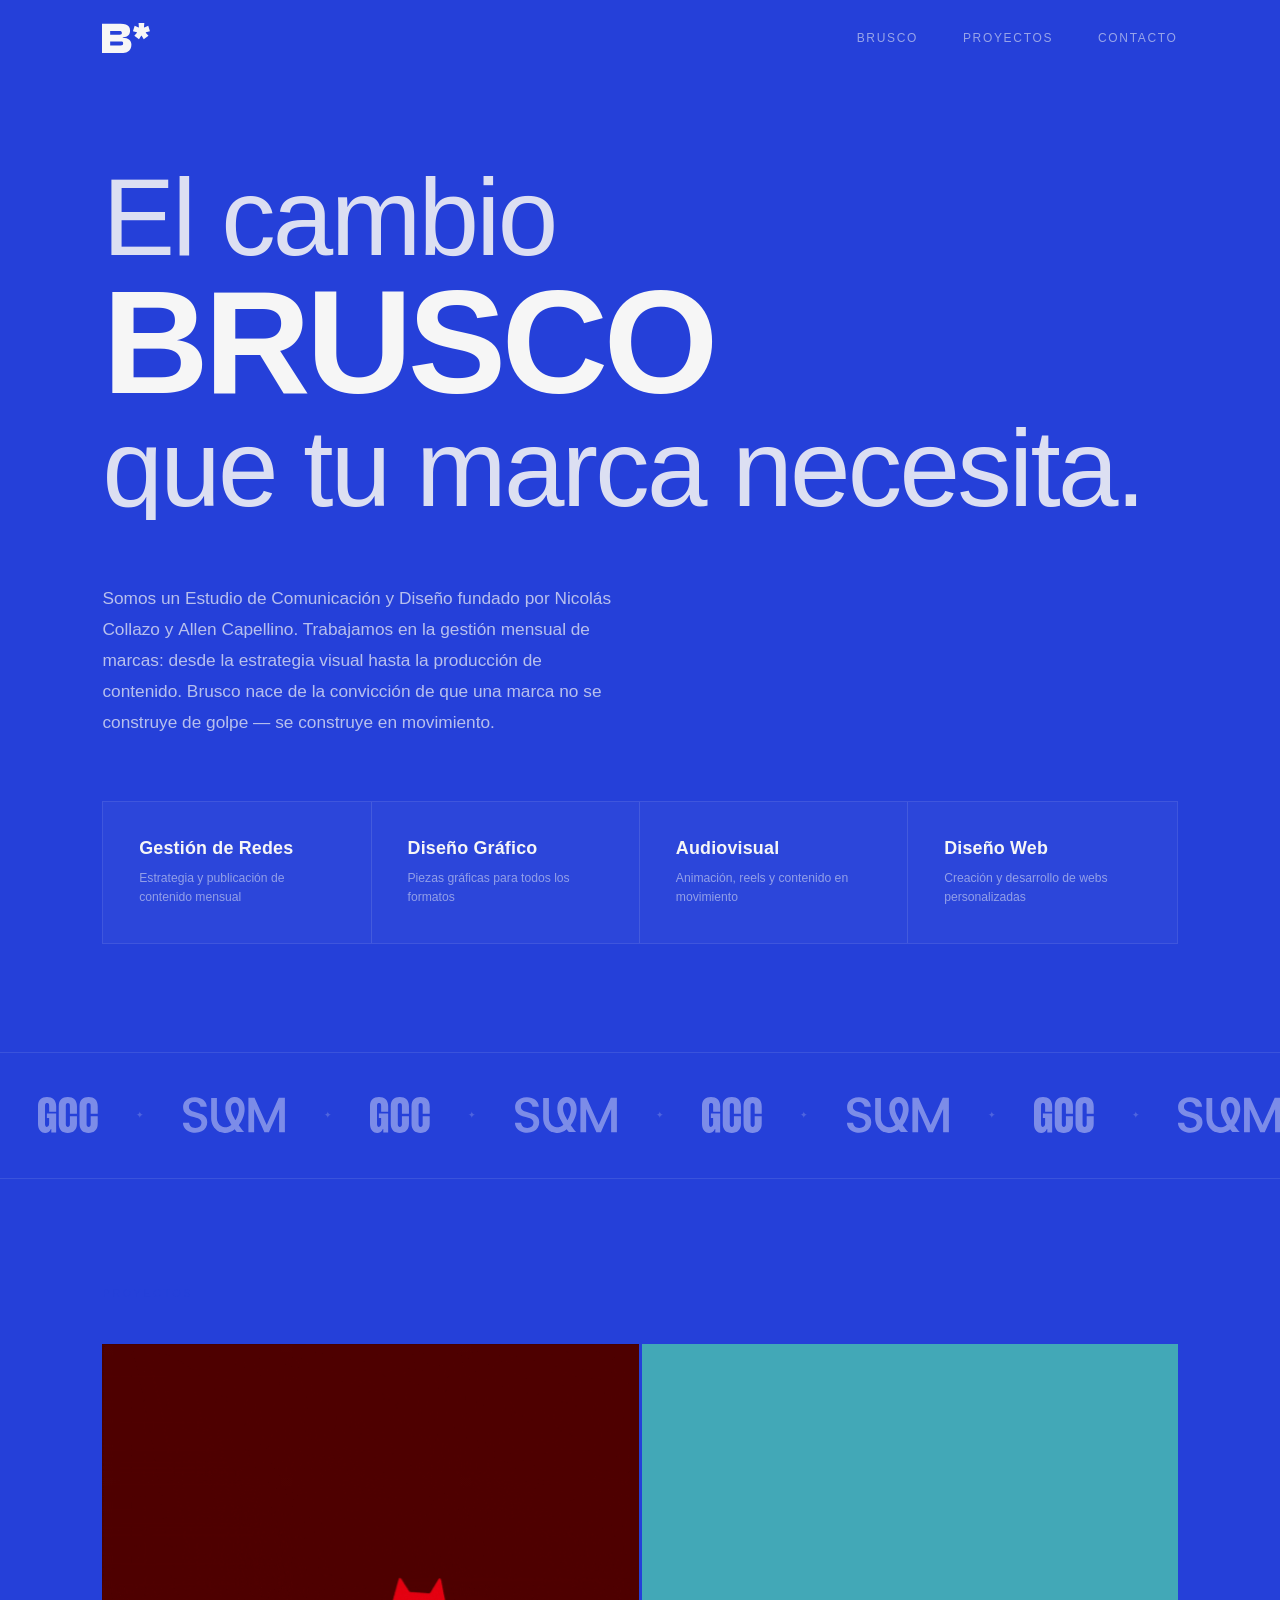
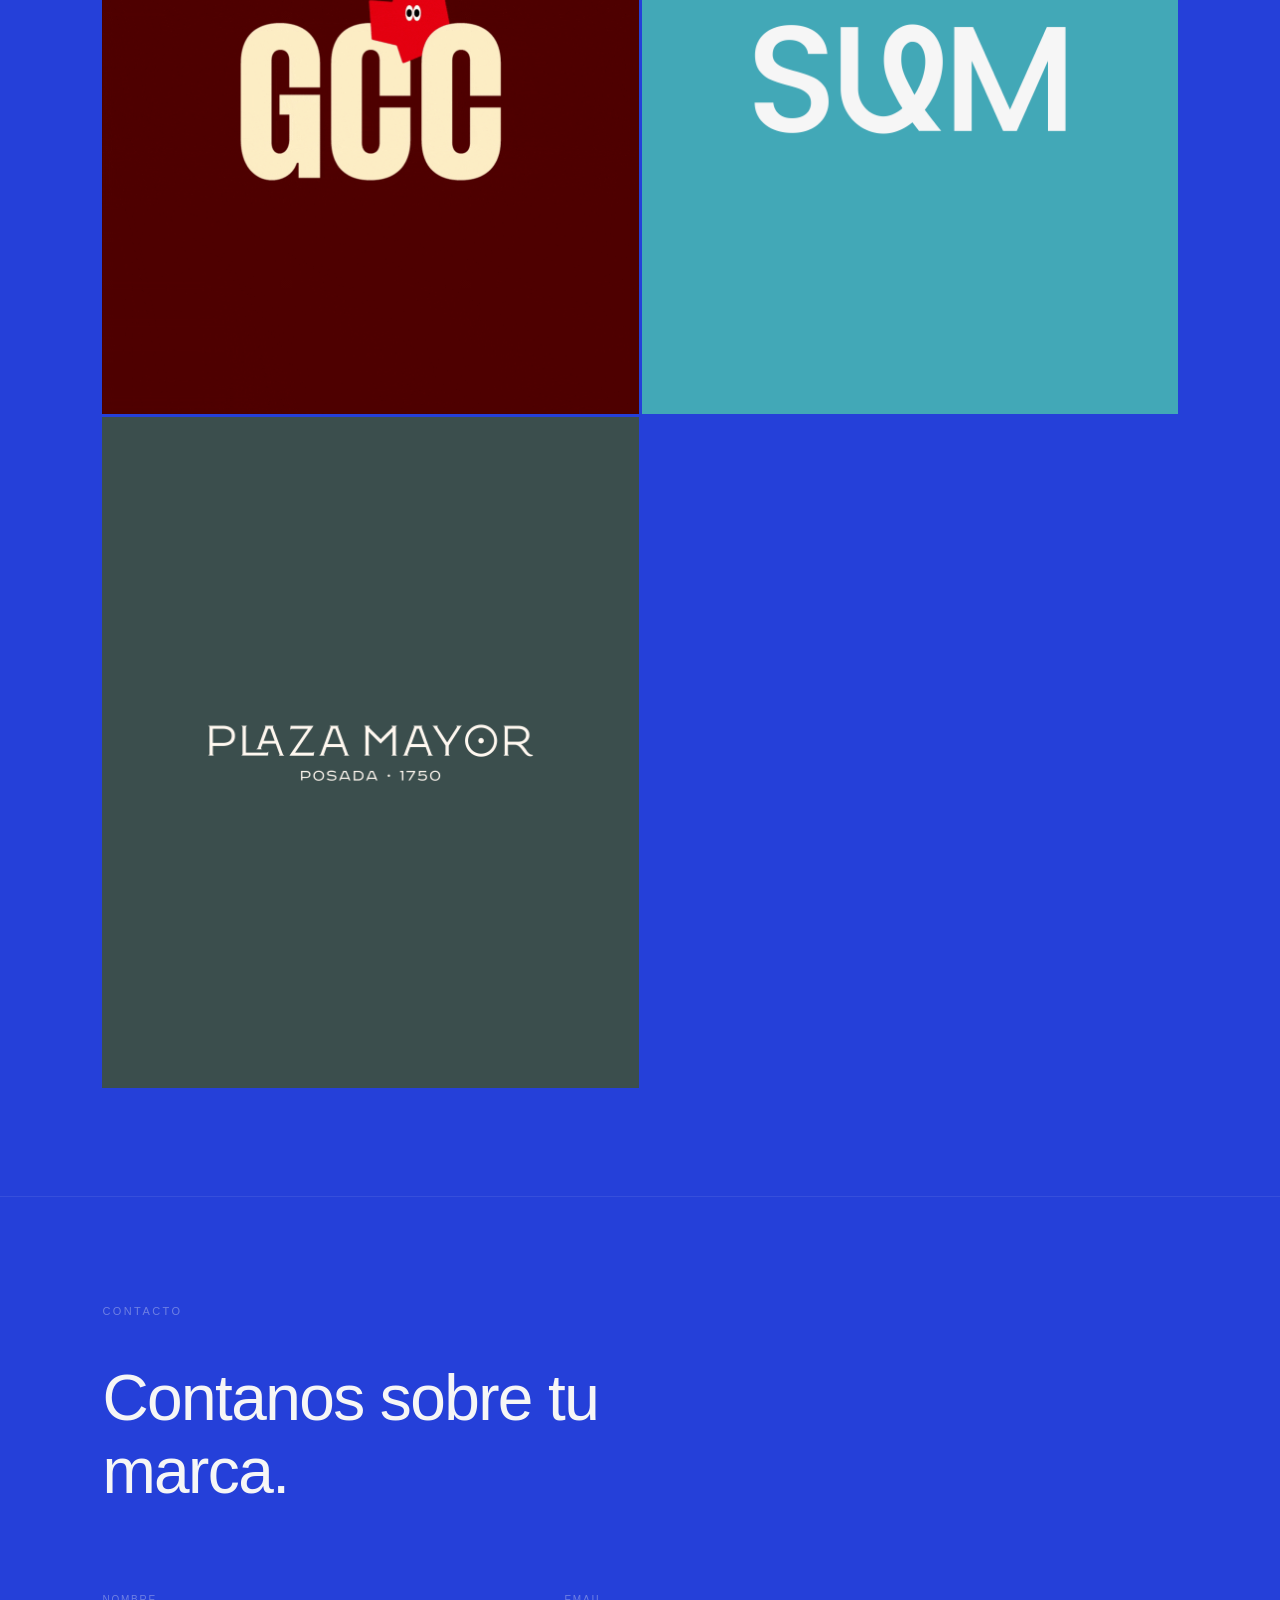
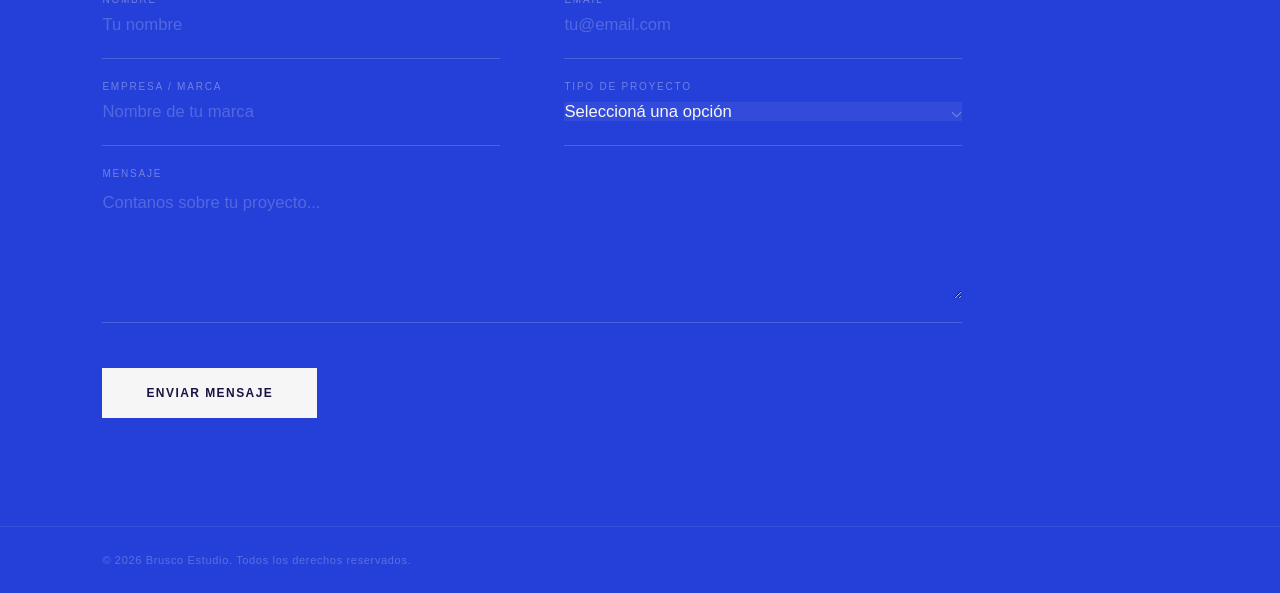
==== index.html @ 138f873c "Agrega proyecto Plaza Mayor - comprime imagenes, corrige metadatos y sitemap" ====
<!DOCTYPE html>
<html lang="es">
<head>
    <meta charset="UTF-8">
    <meta name="viewport" content="width=device-width, initial-scale=1.0">

    <!-- =============================================
         SEO BÁSICO
         title: aparece en la pestaña del navegador y en Google
         description: el texto que Google muestra debajo del título en resultados
         Para editar: cambiar el contenido de cada meta
    ============================================= -->
    <title>Brusco Estudio — Comunicación y Diseño en Uruguay</title>
    <meta name="description" content="Brusco Estudio es un estudio de comunicación uruguayo especializado en gestión de marca, diseño visual, redes sociales y producción audiovisual.">
    <meta name="keywords" content="estudio diseño Uruguay, gestión de marca Uruguay, redes sociales Uruguay, diseño gráfico Colonia, branding Uruguay, comunicación visual">
    <meta name="author" content="Brusco Estudio">
    <meta name="robots" content="index, follow">
    <link rel="canonical" href="https://bruscoestudio.com/">

    <!-- =============================================
         OPEN GRAPH
         Controla cómo se ve el link cuando lo compartís
         en WhatsApp, Instagram, LinkedIn, Facebook
         og:image → crear imagen de 1200x630px y guardarla en assets/og-imagen.jpg
    ============================================= -->
    <meta property="og:type"        content="website">
    <meta property="og:url"         content="https://bruscoestudio.com/">
    <meta property="og:title"       content="Brusco Estudio — Comunicación y Diseño">
    <meta property="og:description" content="Estudio de comunicación especializado en gestión de marca, diseño visual y contenido digital.">
    <meta property="og:image"       content="https://bruscoestudio.com/assets/og-imagen.jpg">
    <meta property="og:locale"      content="es_UY">
    <meta property="og:site_name"   content="Brusco Estudio">

    <!-- =============================================
         TWITTER / X CARDS
         Igual que Open Graph pero específico para Twitter/X
    ============================================= -->
    <meta name="twitter:card"        content="summary_large_image">
    <meta name="twitter:title"       content="Brusco Estudio — Comunicación y Diseño">
    <meta name="twitter:description" content="Estudio de comunicación especializado en gestión de marca, diseño visual y contenido digital.">
    <meta name="twitter:image"       content="https://bruscoestudio.com/assets/og-imagen.jpg">

    <!-- =============================================
         JSON-LD / SCHEMA.ORG
         Datos estructurados que Google lee para entender
         qué es el sitio. Aparece en resultados enriquecidos.
         Para editar: cambiar name, description, url, sameAs (redes)
    ============================================= -->
    <script type="application/ld+json">
    {
        "@context": "https://schema.org",
        "@type": "ProfessionalService",
        "name": "Brusco Estudio",
        "url": "https://bruscoestudio.com",
        "logo": "https://bruscoestudio.com/assets/favicon.svg",
        "description": "Estudio de Comunicación y Diseño especializado en gestión de marca, diseño visual, redes sociales y producción audiovisual.",
        "foundingDate": "2024",
        "founders": [
            { "@type": "Person", "name": "Nicolás Collazo" },
            { "@type": "Person", "name": "Allen Capellino" }
        ],
        "areaServed": "Uruguay",
        "serviceType": [
            "Gestión de redes sociales",
            "Diseño visual",
            "Producción audiovisual",
            "Gestión de marca"
        ],
        "sameAs": [
            "https://www.behance.net/bruscoestudio"
        ]
    }
    </script>

    <!-- =============================================
         FAVICON
         El ícono que aparece en la pestaña del navegador
         favicon.svg → versión vectorial (navegadores modernos)
    ============================================= -->
    <link rel="icon" type="image/svg+xml" href="assets/favicon.svg">

    <!-- Preconnect: le avisa al navegador que se conecte
         a Fontshare antes de que lo necesite → carga más rápido -->
    <link rel="preconnect" href="https://api.fontshare.com" crossorigin>
    <link href="https://api.fontshare.com/v2/css?f[]=clash-display@300,400,500,600,700&display=swap" rel="stylesheet">

    <link rel="stylesheet" href="styles.css">
</head>
<body>

    <!-- =============================================
         HEADER / NAVEGACIÓN
         Para modificar los textos del menú:
         editar las etiquetas <a> dentro de <nav>
         Para cambiar el tamaño del logo: editar width y height del <svg>
    ============================================= -->
    <header class="header" id="header">
        <div class="header__inner">

            <!-- Logo: SVG inline. Si querés usar un archivo externo:
                 reemplazar todo el <svg> por <img src="assets/logo.svg" alt="Brusco"> -->
            <a href="#" class="header__logo">
                <svg width="48" height="30" viewBox="0 0 332 207" fill="none" xmlns="http://www.w3.org/2000/svg">
                    <path d="M271.006 87.5316L255.914 111.678L223.618 88.4371L242.03 66.7051L241.125 63.6868L213.96 56.7446L226.033 19.0155L252.896 30.4851L255.311 28.3723L252.896 0L292.738 0L290.323 28.3723L292.738 30.4851L319.903 19.3173L331.674 57.0464L303.906 63.6868L302.698 66.7051L321.412 88.4371L288.814 111.98L274.628 87.5316H271.006Z" fill="#F6F6F6"/>
                    <path d="M135.523 206.455L-7.39098e-06 206.455L-7.39098e-06 4.22656L128.581 4.22656C143.27 4.22656 155.444 6.13817 165.103 9.96139C174.761 13.5834 182.005 19.0164 186.835 26.2604C191.664 33.5044 194.079 42.4587 194.079 53.1235C194.079 66.0017 190.255 76.6665 182.609 85.1178C175.164 93.5691 162.185 98.1972 143.673 99.0021V102.02C163.996 102.825 178.987 107.554 188.646 116.207C198.505 124.859 203.435 136.228 203.435 150.314C203.435 161.582 201.121 171.442 196.493 179.893C191.865 188.345 184.521 194.884 174.459 199.512C164.6 204.141 151.621 206.455 135.523 206.455ZM56.4428 127.374V155.445L128.279 155.445C135.121 155.445 139.749 154.539 142.163 152.728C144.779 150.716 146.087 146.893 146.087 141.259C146.087 135.625 144.88 131.902 142.465 130.091C140.051 128.28 135.322 127.374 128.279 127.374H56.4428ZM56.4428 55.2363L56.4428 80.8921H122.544C128.38 80.8921 132.303 79.9866 134.316 78.1756C136.328 76.1634 137.334 72.8433 137.334 68.2152C137.334 63.587 136.026 60.2669 133.41 58.2547C130.996 56.2424 126.87 55.2363 121.035 55.2363L56.4428 55.2363Z" fill="#F6F6F6"/>
                </svg>
            </a>

            <!-- Links de navegación: el href="#seccion" scrollea suavemente hasta esa sección -->
            <nav class="header__nav">
                <a href="#nosotros"  class="nav__link">Brusco</a>
                <a href="#proyectos" class="nav__link">Proyectos</a>
                <a href="#contacto"  class="nav__link">Contacto</a>
            </nav>

        </div>
    </header>


    <!-- =============================================
         SECCIÓN NOSOTROS / HERO
         Contiene: frase animada, descripción y servicios
    ============================================= -->
    <section class="nosotros" id="nosotros">
        <div class="nosotros__inner">

            <!-- Frase principal con palabra que rota
                 Para editar el texto estático: modificar las etiquetas .headline__static
                 Para editar las palabras que rotan: ir a script.js → array palabrasAnimadas -->
            <div class="nosotros__headline">
                <div class="headline__line">
                    <span class="headline__static">El cambio</span>
                </div>
                <div class="headline__line headline__line--animated">
                    <span id="palabra-animada">BRUSCO</span>
                </div>
                <div class="headline__line">
                    <span class="headline__static">que tu marca necesita.</span>
                </div>
            </div>

            <!-- Descripción del estudio
                 Para editar: modificar el texto dentro del <p> -->
            <div class="nosotros__bio">
                <p class="bio__text">
                    Somos un Estudio de Comunicación y Diseño fundado por <strong>Nicolás Collazo</strong> y <strong>Allen Capellino</strong>.
                    Trabajamos en la gestión mensual de marcas: desde la estrategia visual hasta la producción de contenido.
                    Brusco nace de la convicción de que una marca no se construye de golpe — se construye en movimiento.
                </p>
            </div>

            <!-- Servicios
                 Para agregar un servicio: duplicar un bloque <div class="servicio-card">
                 Para quitar uno: eliminar el bloque completo -->
            <div class="nosotros__servicios">

                <div class="servicio-card">
                    <span class="servicio-card__titulo">Gestión de Redes</span>
                    <span class="servicio-card__desc">Estrategia y publicación de contenido mensual</span>
                </div>

                <div class="servicio-card">
                    <span class="servicio-card__titulo">Diseño Gráfico</span>
                    <span class="servicio-card__desc">Piezas gráficas para todos los formatos</span>
                </div>

                <div class="servicio-card">
                    <span class="servicio-card__titulo">Audiovisual</span>
                    <span class="servicio-card__desc">Animación, reels y contenido en movimiento</span>
                </div>

                <div class="servicio-card">
                    <span class="servicio-card__titulo">Diseño Web</span>
                    <span class="servicio-card__desc">Creación y desarrollo de webs personalizadas</span>
                </div>

            </div>

        </div>
    </section>


    <!-- =============================================
         MARQUEE / LOGOS DE CLIENTES
         Para agregar un logo: duplicar un .marquee__item dentro de #marquee-group
         Si usás imágenes: <div class="marquee__item"><img src="assets/logo-cliente.svg"></div>
         Para cambiar la velocidad: editar script.js → línea con MARQUEE_DURATION
    ============================================= -->
    <div class="marquee-section" id="clientes">
        <div class="marquee__track">
            <div class="marquee__belt">

                <!-- Grupo original — el JS crea automáticamente una copia para el loop -->
                <div class="marquee__group" id="marquee-group">
                    <div class="marquee__item"><img src="assets/gcclogo.svg" alt="Cliente"></div>
                    <span class="marquee__sep">✦</span>
                    <div class="marquee__item"><img src="assets/sumlogo.svg" alt="Cliente"></div>
                    <span class="marquee__sep">✦</span>
                    <div class="marquee__item"><img src="assets/gcclogo.svg" alt="Cliente"></div>
                    <span class="marquee__sep">✦</span>
                    <div class="marquee__item"><img src="assets/sumlogo.svg" alt="Cliente"></div>
                    <span class="marquee__sep">✦</span>
                    <div class="marquee__item"><img src="assets/gcclogo.svg" alt="Cliente"></div>
                    <span class="marquee__sep">✦</span>
                    <div class="marquee__item"><img src="assets/sumlogo.svg" alt="Cliente"></div>
                    <span class="marquee__sep">✦</span>
                </div>

            </div>
        </div>
    </div>


    <!-- =============================================
         SECCIÓN PROYECTOS
         Para agregar un proyecto:
           1. Duplicar un bloque <article class="proyecto-card">
           2. Cambiar href a "proyecto-nombre.html"
           3. Cambiar src de la imagen por la portada del proyecto
           4. Cambiar los textos de nombre y tipo
         Imagen recomendada: 800 × 1000 px (proporción 4:5)
    ============================================= -->
    <section class="proyectos" id="proyectos">
        <div class="proyectos__inner">

            <p class="section__label">Proyectos</p>

            <div class="proyectos__grid">

                <!-- PROYECTO 1 -->
                <article class="proyecto-card" style="--card-color: #480102">
                    <a href="proyecto-guarderia-canina.html" class="proyecto-card__link">
                        <div class="proyecto-card__img-wrap">
                            <!-- Reemplazar src por la portada del proyecto -->
                            <img src="assets/guarderia/portada.gif" alt="Guardería Canina" class="proyecto-card__img" loading="lazy">
                            <div class="proyecto-card__overlay">
                                <span class="proyecto-card__nombre">Guardería Canina Colonia</span>
                                <span class="proyecto-card__tipo">Identidad Visual</span>
                            </div>
                        </div>
                    </a>
                </article>

                <!-- PROYECTO 2 -->
                <article class="proyecto-card" style="--card-color: #42A8B7">
                    <a href="proyecto-sum-impresion-digital.html" class="proyecto-card__link">
                        <div class="proyecto-card__img-wrap">
                            <img src="assets/sum/portada.png" alt="Proyecto 2" class="proyecto-card__img" loading="lazy">
                            <div class="proyecto-card__overlay">
                                <span class="proyecto-card__nombre">Sum Impresión Digital</span>
                                <span class="proyecto-card__tipo">Identidad Visual</span>
                            </div>
                        </div>
                    </a>
                </article>
             
                <!-- PROYECTO 3 — descomentar cuando esté listo-->
                <article class="proyecto-card" style="--card-color: #6B4126">
                    <a href="proyecto-plaza-mayor.html" class="proyecto-card__link">
                        <div class="proyecto-card__img-wrap">
                            <img src="assets/plaza/portada-plaza.png" alt="Proyecto 3" class="proyecto-card__img" loading="lazy">
                            <div class="proyecto-card__overlay">
                                <span class="proyecto-card__nombre">Plaza Mayor</span>
                                <span class="proyecto-card__tipo">Identidad Visual</span>
                            </div>
                        </div>
                    </a>
                </article>

                <!-- PROYECTO 4 — descomentar cuando esté listo
                <article class="proyecto-card" style="--card-color: #TUCOLOR">
                    <a href="proyecto-4.html" class="proyecto-card__link">
                        <div class="proyecto-card__img-wrap">
                            <img src="assets/proyecto-4-portada.jpg" alt="Proyecto 4" class="proyecto-card__img" loading="lazy">
                            <div class="proyecto-card__overlay">
                                <span class="proyecto-card__nombre">Nombre Proyecto</span>
                                <span class="proyecto-card__tipo">Audiovisual</span>
                            </div>
                        </div>
                    </a>
                </article>
                -->

            </div>
        </div>
    </section>


    <!-- =============================================
         SECCIÓN CONTACTO
         Para conectar el formulario a un email real:
           1. Crear cuenta gratuita en formspree.io
           2. Crear un nuevo form, copiar el ID que te dan
           3. Reemplazar el action="" por: action="https://formspree.io/f/TU_ID"
           4. Borrar el bloque de JS marcado con "DEMO" en script.js
         Para modificar campos: editar los .form__group dentro del <form>
    ============================================= -->
    <section class="contacto" id="contacto">
        <div class="contacto__inner">

            <div class="contacto__header">
                <p class="section__label">Contacto</p>
                <!-- Subtítulo: editar el texto aquí -->
                <h2 class="contacto__titulo">Contanos sobre tu marca.</h2>
            </div>

            <!-- FORMULARIO
                 method="POST" ya está listo para Formspree
                 action="" → reemplazar con tu URL de Formspree -->
            <form class="contacto__form" id="contacto-form" action="https://formspree.io/f/xpqbogzo" method="POST">

                <div class="form__row">

                    <!-- Campo Nombre -->
                    <div class="form__group">
                        <label class="form__label" for="nombre">Nombre</label>
                        <input class="form__input" type="text" id="nombre" name="nombre"
                               placeholder="Tu nombre" required>
                    </div>

                    <!-- Campo Email -->
                    <div class="form__group">
                        <label class="form__label" for="email">Email</label>
                        <input class="form__input" type="email" id="email" name="email"
                               placeholder="tu@email.com" required>
                    </div>

                </div>

                <div class="form__row">

                    <!-- Campo Empresa / Marca -->
                    <div class="form__group">
                        <label class="form__label" for="empresa">Empresa / Marca</label>
                        <input class="form__input" type="text" id="empresa" name="empresa"
                               placeholder="Nombre de tu marca">
                    </div>

                    <!-- Campo Tipo de proyecto
                         Para agregar/quitar opciones: editar los <option> dentro del <select> -->
                    <div class="form__group">
                        <label class="form__label" for="servicio">Tipo de proyecto</label>
                        <select class="form__input form__select" id="servicio" name="servicio">
                            <option value="" disabled selected>Seleccioná una opción</option>
                            <option value="redes">Gestión de Redes</option>
                            <option value="visual">Diseño Gráfico</option>
                            <option value="audiovisual">Audiovisual</option>
                            <option value="marca">Diseño Web</option>
                            <option value="otro">Otro</option>
                        </select>
                    </div>

                </div>

                <!-- Campo Mensaje -->
                <div class="form__group form__group--full">
                    <label class="form__label" for="mensaje">Mensaje</label>
                    <textarea class="form__input form__textarea" id="mensaje" name="mensaje"
                              placeholder="Contanos sobre tu proyecto..." required></textarea>
                </div>

                <!-- Botón de envío -->
                <div class="form__submit-wrap">
                    <button class="form__submit" type="submit">Enviar mensaje</button>
                </div>

            </form>

        </div>
    </section>


    <!-- =============================================
         FOOTER
         Para editar el texto: modificar el contenido de .footer__copy
    ============================================= -->
    <footer class="footer">
        <div class="footer__inner">
            <span class="footer__copy">© 2026 Brusco Estudio. Todos los derechos reservados.</span>
        </div>
    </footer>

    <script src="script.js"></script>
</body>
</html>
---- styles.css ----
/* =============================================
   BRUSCO ESTUDIO — styles.css

   ÍNDICE
   1.  Variables & Reset
   2.  Header
   3.  Nosotros / Hero
   4.  Servicios
   5.  Marquee
   6.  Proyectos
   7.  Contacto
   8.  Footer
   9.  Responsive
   ============================================= */


/* =============================================
   1. VARIABLES & RESET
   Para cambiar el color azul principal: editar --azul
   Para cambiar el blanco: editar --blanco
   Para cambiar la fuente: editar --font
   ============================================= */
:root {
    --azul:          #2540D9;
    --blanco:        #F6F6F6;
    --oscuro:        #1a1444;
    --font:          'Clash Display', sans-serif;
    --header-h:      76px;
    --pad-x:         clamp(24px, 8vw, 120px);
    --gap-section:   clamp(80px, 12vh, 140px);
}

*, *::before, *::after {
    box-sizing: border-box;
    margin: 0;
    padding: 0;
}

html {
    scroll-behavior: smooth;
}

body {
    background-color: var(--azul);
    color: var(--blanco);
    font-family: var(--font);
    overflow-x: hidden;
    -webkit-font-smoothing: antialiased;
    -moz-osx-font-smoothing: grayscale;
    /* Transición del fondo al entrar/salir de la sección Proyectos */
    transition: background-color 0.9s cubic-bezier(0.25, 0.46, 0.45, 0.94);
}

/* =============================================
   MODO BLANCO — activo solo en sección Proyectos
   La clase .modo-blanco la agrega/quita script.js
   con IntersectionObserver al hacer scroll
   ============================================= */
body.modo-blanco {
    background-color: var(--blanco);
}

/* Secciones que siempre mantienen el fondo azul */
.nosotros,
.marquee-section {
    background-color: var(--azul);
}

/* Fondo oscuro — sección Contacto */
body.modo-oscuro {
    background-color: var(--oscuro);
}

/* Header al hacer scroll en modo oscuro */
body.modo-oscuro .header.scrolled {
    background: rgba(26, 20, 68, 0.85);
    border-bottom-color: rgba(246, 246, 246, 0.08);
}

/* Header en modo blanco: texto y logo cambian a azul */
body.modo-blanco .nav__link {
    color: var(--azul);
}

body.modo-blanco .nav__link::after {
    background: var(--azul);
}

/* Logo SVG: los paths tienen fill como atributo HTML,
   pero CSS lo puede sobreescribir */
body.modo-blanco .header__logo path {
    fill: var(--azul);
}

/* Fondo del header al hacer scroll en modo blanco */
body.modo-blanco .header.scrolled {
    background: rgba(246, 246, 246, 0.88);
    border-bottom-color: rgba(37, 64, 217, 0.1);
}

img {
    display: block;
    max-width: 100%;
}

a {
    text-decoration: none;
    color: inherit;
}


/* =============================================
   2. HEADER
   Para cambiar la altura del header: editar --header-h en :root
   El fondo aparece translúcido al hacer scroll (clase .scrolled agregada por JS)
   ============================================= */
.header {
    position: fixed;
    top: 0;
    left: 0;
    width: 100%;
    height: var(--header-h);
    padding: 0 var(--pad-x);
    display: flex;
    align-items: center;
    z-index: 100;
    transition: background 0.5s ease, border-color 0.5s ease;
    border-bottom: 1px solid transparent;
}

/* Fondo que aparece al hacer scroll */
.header.scrolled {
    background: rgba(37, 64, 217, 0.8);
    backdrop-filter: blur(16px);
    -webkit-backdrop-filter: blur(16px);
    border-bottom-color: rgba(246, 246, 246, 0.08);
}

.header__inner {
    display: flex;
    align-items: center;
    justify-content: space-between;
    width: 100%;
}

.header__logo {
    display: flex;
    align-items: center;
    opacity: 1;
    transition: opacity 0.25s ease;
}

/* Transición suave del color del logo al cambiar de sección */
.header__logo path {
    transition: fill 0.9s cubic-bezier(0.25, 0.46, 0.45, 0.94);
}

.header__logo:hover { opacity: 0.65; }

.header__nav {
    display: flex;
    align-items: center;
    gap: clamp(20px, 3.5vw, 48px);
}

/* Links del menú
   Para cambiar tamaño: editar font-size
   Para cambiar peso: editar font-weight */
.nav__link {
    font-size: 12px;
    font-weight: 500;
    letter-spacing: 0.14em;
    text-transform: uppercase;
    color: var(--blanco);
    opacity: 0.55;
    transition: opacity 0.25s ease;
    position: relative;
}

/* Línea animada debajo del link al hover */
.nav__link::after {
    content: '';
    position: absolute;
    bottom: -4px;
    left: 0;
    width: 0;
    height: 1px;
    background: var(--blanco);
    transition: width 0.35s cubic-bezier(0.25, 0.46, 0.45, 0.94);
}

.nav__link:hover         { opacity: 1; }
.nav__link:hover::after  { width: 100%; }


/* =============================================
   3. NOSOTROS / HERO
   Para cambiar tamaño de la frase principal: editar font-size en .headline__static
   Para cambiar tamaño de la palabra animada: editar font-size en #palabra-animada
   ============================================= */
.nosotros {
    min-height: 100vh;
    padding-top: calc(var(--header-h) + clamp(60px, 10vh, 100px));
    padding-bottom: var(--gap-section);
    padding-left: var(--pad-x);
    padding-right: var(--pad-x);
    display: flex;
    align-items: flex-start;
}

.nosotros__inner {
    width: 100%;
}

/* Bloque de frase animada */
.nosotros__headline {
    margin-bottom: clamp(48px, 7vh, 88px);
    line-height: 0.95;
}

.headline__line {
    overflow: hidden; /* necesario para que la animación no se vea fuera */
}

/* "El cambio" y "que tu marca necesita." */
.headline__static {
    display: block;
    font-size: clamp(52px, 8.5vw, 128px);
    font-weight: 300;
    letter-spacing: -0.025em;
    opacity: 0.88;
}

/* Contenedor de altura fija para la palabra que cambia */
.headline__line--animated {
    height: clamp(68px, 11.5vw, 172px);
    display: flex;
    align-items: center;
}

/* La palabra animada: BRUSCO, RADICAL, etc.
   Para cambiar el estilo de esta palabra: editar aquí */
#palabra-animada {
    display: inline-block;
    font-size: clamp(68px, 11.5vw, 172px);
    font-weight: 700;
    letter-spacing: -0.03em;
    color: var(--blanco);
    /* Las clases .saliendo y .entrando las agrega script.js */
    transition: transform 0.48s cubic-bezier(0.76, 0, 0.24, 1),
                opacity  0.48s ease;
}

#palabra-animada.saliendo {
    transform: translateY(-110%);
    opacity: 0;
}

#palabra-animada.entrando {
    transform: translateY(110%);
    opacity: 0;
    transition: none; /* sin transición al reposicionarse abajo */
}


/* =============================================
   DESCRIPCIÓN DEL ESTUDIO
   Para cambiar el ancho máximo del párrafo: editar max-width
   ============================================= */
.nosotros__bio {
    max-width: 520px;
    margin-bottom: clamp(48px, 7vh, 88px);
}

.bio__text {
    font-size: clamp(15px, 1.35vw, 18px);
    font-weight: 300;
    line-height: 1.8;
    opacity: 0.7;
}

.bio__text strong {
    font-weight: 500;
    color: var(--blanco);
    opacity: 1;
}


/* =============================================
   4. SERVICIOS — Cards con glassmorfismo
   Para cambiar columnas: editar grid-template-columns
   Para agregar/quitar cards: editar el HTML en index.html
   ============================================= */
.nosotros__servicios {
    display: grid;
    grid-template-columns: repeat(4, 1fr);
    border: 1px solid rgba(246, 246, 246, 0.12);
}

.servicio-card {
    display: flex;
    flex-direction: column;
    gap: 10px;
    padding: clamp(24px, 2.8vw, 40px);
    background: rgba(246, 246, 246, 0.03);
    border-right: 1px solid rgba(246, 246, 246, 0.12);
    transition: background 0.35s ease;
    cursor: default;
}

.servicio-card:last-child { border-right: none; }

.servicio-card:hover {
    background: rgba(246, 246, 246, 0.09);
}

/* Título del servicio
   Para cambiar tamaño: editar font-size */
.servicio-card__titulo {
    font-size: clamp(15px, 1.4vw, 19px);
    font-weight: 600;
    letter-spacing: 0.01em;
}

.servicio-card__desc {
    font-size: clamp(12px, 0.95vw, 14px);
    font-weight: 300;
    line-height: 1.55;
    opacity: 0.5;
}


/* =============================================
   5. MARQUEE / LOGOS
   Para cambiar la velocidad: editar "24s" en @keyframes o ir a script.js
   Para pausar al hover: .marquee__belt:hover { animation-play-state: paused; }
   ============================================= */
.marquee-section {
    padding: clamp(28px, 3.5vw, 52px) 0;
    border-top:    1px solid rgba(246, 246, 246, 0.1);
    border-bottom: 1px solid rgba(246, 246, 246, 0.1);
    overflow: hidden;
}

.marquee__track {
    overflow: hidden;
}

/* El belt contiene los dos grupos y es lo que se anima */
.marquee__belt {
    display: flex;
    width: max-content;
    animation: marquee-scroll 24s linear infinite;
}

/* Para cambiar la velocidad del marquee: editar el primer valor (24s) */
@keyframes marquee-scroll {
    from { transform: translateX(0); }
    to   { transform: translateX(-50%); }
}

.marquee__group {
    display: flex;
    align-items: center;
    flex-shrink: 0;
}

.marquee__item {
    font-size: clamp(12px, 1.1vw, 15px);
    font-weight: 500;
    letter-spacing: 0.18em;
    text-transform: uppercase;
    opacity: 0.4;
    padding: 0 clamp(28px, 3vw, 52px);
    white-space: nowrap;
    transition: opacity 0.25s ease;
}

.marquee__item:hover { opacity: 0.9; }

.marquee__item img {
    height: 36px;
    width: auto;
    display: block;
    filter: brightness(0) invert(1);
}

.marquee__sep {
    opacity: 0.2;
    font-size: 9px;
}


/* =============================================
   6. PROYECTOS
   Para cambiar columnas de la grilla: editar grid-template-columns
   Para cambiar el aspect-ratio de las cards: editar aspect-ratio en .proyecto-card__img-wrap
   ============================================= */
.proyectos {
    padding: var(--gap-section) var(--pad-x);
}

/* Etiqueta de sección (usada también en Contacto) */
.section__label {
    font-size: 11px;
    font-weight: 500;
    letter-spacing: 0.22em;
    text-transform: uppercase;
    opacity: 0.35;
    margin-bottom: clamp(32px, 5vh, 56px);
}

/* En proyectos el fondo es blanco, el label debe ser azul */
.proyectos .section__label {
    color: var(--azul);
}

.proyectos__grid {
    display: grid;
    grid-template-columns: repeat(2, 1fr);
    gap: 3px;
}

/* Para 3 columnas en pantallas muy anchas: descomentar */
/* @media (min-width: 1500px) { .proyectos__grid { grid-template-columns: repeat(3, 1fr); } } */

.proyecto-card {
    overflow: hidden;
}

.proyecto-card__link { display: block; }

.proyecto-card__img-wrap {
    position: relative;
    aspect-ratio: 4 / 5;
    overflow: hidden;
    /* Fondo placeholder mientras carga la imagen */
    background: rgba(246, 246, 246, 0.05);
}

.proyecto-card__img {
    width: 100%;
    height: 100%;
    object-fit: cover;
    transition: transform 0.75s cubic-bezier(0.25, 0.46, 0.45, 0.94);
}

/* Zoom sutil al hacer hover */
.proyecto-card__link:hover .proyecto-card__img {
    transform: scale(1.05);
}

/* Overlay que aparece al hover */
.proyecto-card__overlay {
    position: absolute;
    inset: 0;
    background: color-mix(in srgb, var(--card-color, var(--azul)) 80%, transparent);
    backdrop-filter: blur(3px);
    -webkit-backdrop-filter: blur(3px);
    display: flex;
    flex-direction: column;
    justify-content: flex-end;
    padding: clamp(20px, 2.5vw, 36px);
    opacity: 0;
    transition: opacity 0.4s ease;
}

.proyecto-card__link:hover .proyecto-card__overlay {
    opacity: 1;
}

/* Nombre del proyecto en el overlay
   Para cambiar tamaño: editar font-size */
.proyecto-card__nombre {
    font-size: clamp(18px, 2.2vw, 30px);
    font-weight: 600;
    letter-spacing: -0.01em;
    margin-bottom: 6px;
}

.proyecto-card__tipo {
    font-size: 11px;
    font-weight: 400;
    letter-spacing: 0.18em;
    text-transform: uppercase;
    opacity: 0.55;
}


/* =============================================
   7. CONTACTO
   Para conectar el formulario a email real:
   ver comentario en index.html sección CONTACTO
   ============================================= */
.contacto {
    padding: var(--gap-section) var(--pad-x);
    border-top: 1px solid rgba(246, 246, 246, 0.08);
}

.contacto__inner {
    max-width: 860px;
}

.contacto__header {
    margin-bottom: clamp(48px, 7vh, 80px);
}

/* Título grande del formulario
   Para cambiar: editar font-size */
.contacto__titulo {
    font-size: clamp(32px, 5vw, 64px);
    font-weight: 300;
    letter-spacing: -0.025em;
    line-height: 1.15;
    margin-top: 20px;
    max-width: 520px;
}

.contacto__form {
    display: flex;
    flex-direction: column;
}

/* Fila de dos campos en paralelo */
.form__row {
    display: grid;
    grid-template-columns: 1fr 1fr;
    column-gap: clamp(32px, 5vw, 72px);
}

.form__group {
    display: flex;
    flex-direction: column;
    padding: clamp(20px, 2.5vh, 30px) 0;
    border-bottom: 1px solid rgba(246, 246, 246, 0.18);
    transition: border-color 0.3s ease;
}

.form__group:focus-within {
    border-color: rgba(246, 246, 246, 0.7);
}

/* Para que el campo de mensaje ocupe todo el ancho */
.form__group--full {
    grid-column: 1 / -1;
}

.form__label {
    font-size: 10px;
    font-weight: 500;
    letter-spacing: 0.18em;
    text-transform: uppercase;
    opacity: 0.35;
    margin-bottom: 10px;
    transition: opacity 0.25s ease;
}

.form__group:focus-within .form__label {
    opacity: 0.75;
}

/* Estilo base para input, select y textarea */
.form__input {
    background: transparent;
    border: none;
    outline: none;
    color: var(--blanco);
    font-family: var(--font);
    font-size: clamp(15px, 1.3vw, 18px);
    font-weight: 300;
    width: 100%;
    -webkit-appearance: none;
    appearance: none;
}

.form__input::placeholder {
    color: rgba(246, 246, 246, 0.22);
}

/* =============================================
   SELECT — estilo glass personalizado
   El contenedor del select recibe position: relative
   para poder dibujar la flecha con ::after
   ============================================= */

/* Posición relativa en el group que contiene el select */
.form__group:has(.form__select) {
    position: relative;
}

/* Flecha personalizada — reemplaza la del browser */
.form__group:has(.form__select)::after {
    content: '';
    position: absolute;
    right: 2px;
    bottom: clamp(28px, 3.2vh, 38px);
    width: 7px;
    height: 7px;
    border-right: 1.5px solid rgba(246, 246, 246, 0.35);
    border-bottom: 1.5px solid rgba(246, 246, 246, 0.35);
    transform: rotate(45deg);
    pointer-events: none;
    transition: transform 0.35s cubic-bezier(0.25, 0.46, 0.45, 0.94),
                border-color 0.3s ease;
}

/* La flecha rota hacia arriba cuando el select está en foco */
.form__group:has(.form__select):focus-within::after {
    transform: rotate(225deg) translateY(4px);
    border-color: rgba(246, 246, 246, 0.85);
}

/* El select mismo: glass igual que el overlay de proyectos */
.form__select {
    cursor: pointer;
    padding-right: 20px;
    background: rgba(246, 246, 246, 0.06);
    border-radius: 0;
    transition: background 0.4s ease, backdrop-filter 0.4s ease;
}

.form__select:hover {
    background: rgba(246, 246, 246, 0.11);
}

.form__select:focus {
    background: rgba(246, 246, 246, 0.09);
    backdrop-filter: blur(8px);
    -webkit-backdrop-filter: blur(8px);
    outline: none;
}

/* Opciones: fondo azul explícito para que no queden grises */
.form__select option {
    background: var(--oscuro);
    color: var(--blanco);
}

/* Textarea: altura mínima y sin resize horizontal */
.form__textarea {
    min-height: 110px;
    resize: vertical;
    line-height: 1.7;
}

.form__submit-wrap {
    margin-top: clamp(36px, 5vh, 60px);
}

/* Botón de envío
   Para cambiar el estilo: editar aquí */
.form__submit {
    display: inline-block;
    background: var(--blanco);
    color: var(--oscuro);
    font-family: var(--font);
    font-size: 12px;
    font-weight: 600;
    letter-spacing: 0.12em;
    text-transform: uppercase;
    padding: 18px 44px;
    border: none;
    cursor: pointer;
    transition: background 0.3s ease,
                color     0.3s ease,
                transform 0.2s ease;
}

.form__submit:hover {
    background: rgba(246, 246, 246, 0.82);
    transform: translateY(-2px);
}

.form__submit:active {
    transform: translateY(0);
}

/* Estado desactivado (después de enviar) */
.form__submit:disabled {
    opacity: 0.6;
    cursor: default;
    transform: none;
}


/* =============================================
   8. FOOTER
   Para editar el texto: modificar index.html
   ============================================= */
.footer {
    padding: clamp(24px, 3vh, 40px) var(--pad-x);
    border-top: 1px solid rgba(246, 246, 246, 0.07);
}

.footer__inner {
    display: flex;
    justify-content: space-between;
    align-items: center;
}

.footer__copy {
    font-size: 11px;
    font-weight: 300;
    letter-spacing: 0.06em;
    opacity: 0.25;
}


/* =============================================
   9. RESPONSIVE
   Breakpoints:
   - < 1024px: tablet — servicios en 2 columnas
   - < 768px:  móvil  — todo en columna simple
   ============================================= */
@media (max-width: 1024px) {
    .nosotros__servicios {
        grid-template-columns: repeat(2, 1fr);
    }

    .servicio-card:nth-child(2) { border-right: none; }
    .servicio-card:nth-child(3) { border-top: 1px solid rgba(246, 246, 246, 0.12); }
    .servicio-card:nth-child(4) { border-top: 1px solid rgba(246, 246, 246, 0.12); }
}

@media (max-width: 768px) {
    .nosotros__servicios {
        grid-template-columns: 1fr;
    }

    .servicio-card {
        border-right: none;
        border-top: 1px solid rgba(246, 246, 246, 0.12);
    }

    .servicio-card:first-child { border-top: none; }

    .proyectos__grid {
        grid-template-columns: 1fr;
    }

    .form__row {
        grid-template-columns: 1fr;
    }

    .header__nav {
        gap: 18px;
    }
}

@media (max-width: 480px) {
    .nav__link { font-size: 11px; }

    /* Reducir la frase animada en móvil para que palabras largas
       como DISRUPTIVO o NECESARIO no desborden la pantalla */
    .headline__static {
        font-size: clamp(34px, 10vw, 52px);
    }

    .headline__line--animated {
        height: clamp(42px, 13vw, 68px);
    }

    #palabra-animada {
        font-size: clamp(42px, 13vw, 68px);
    }
}
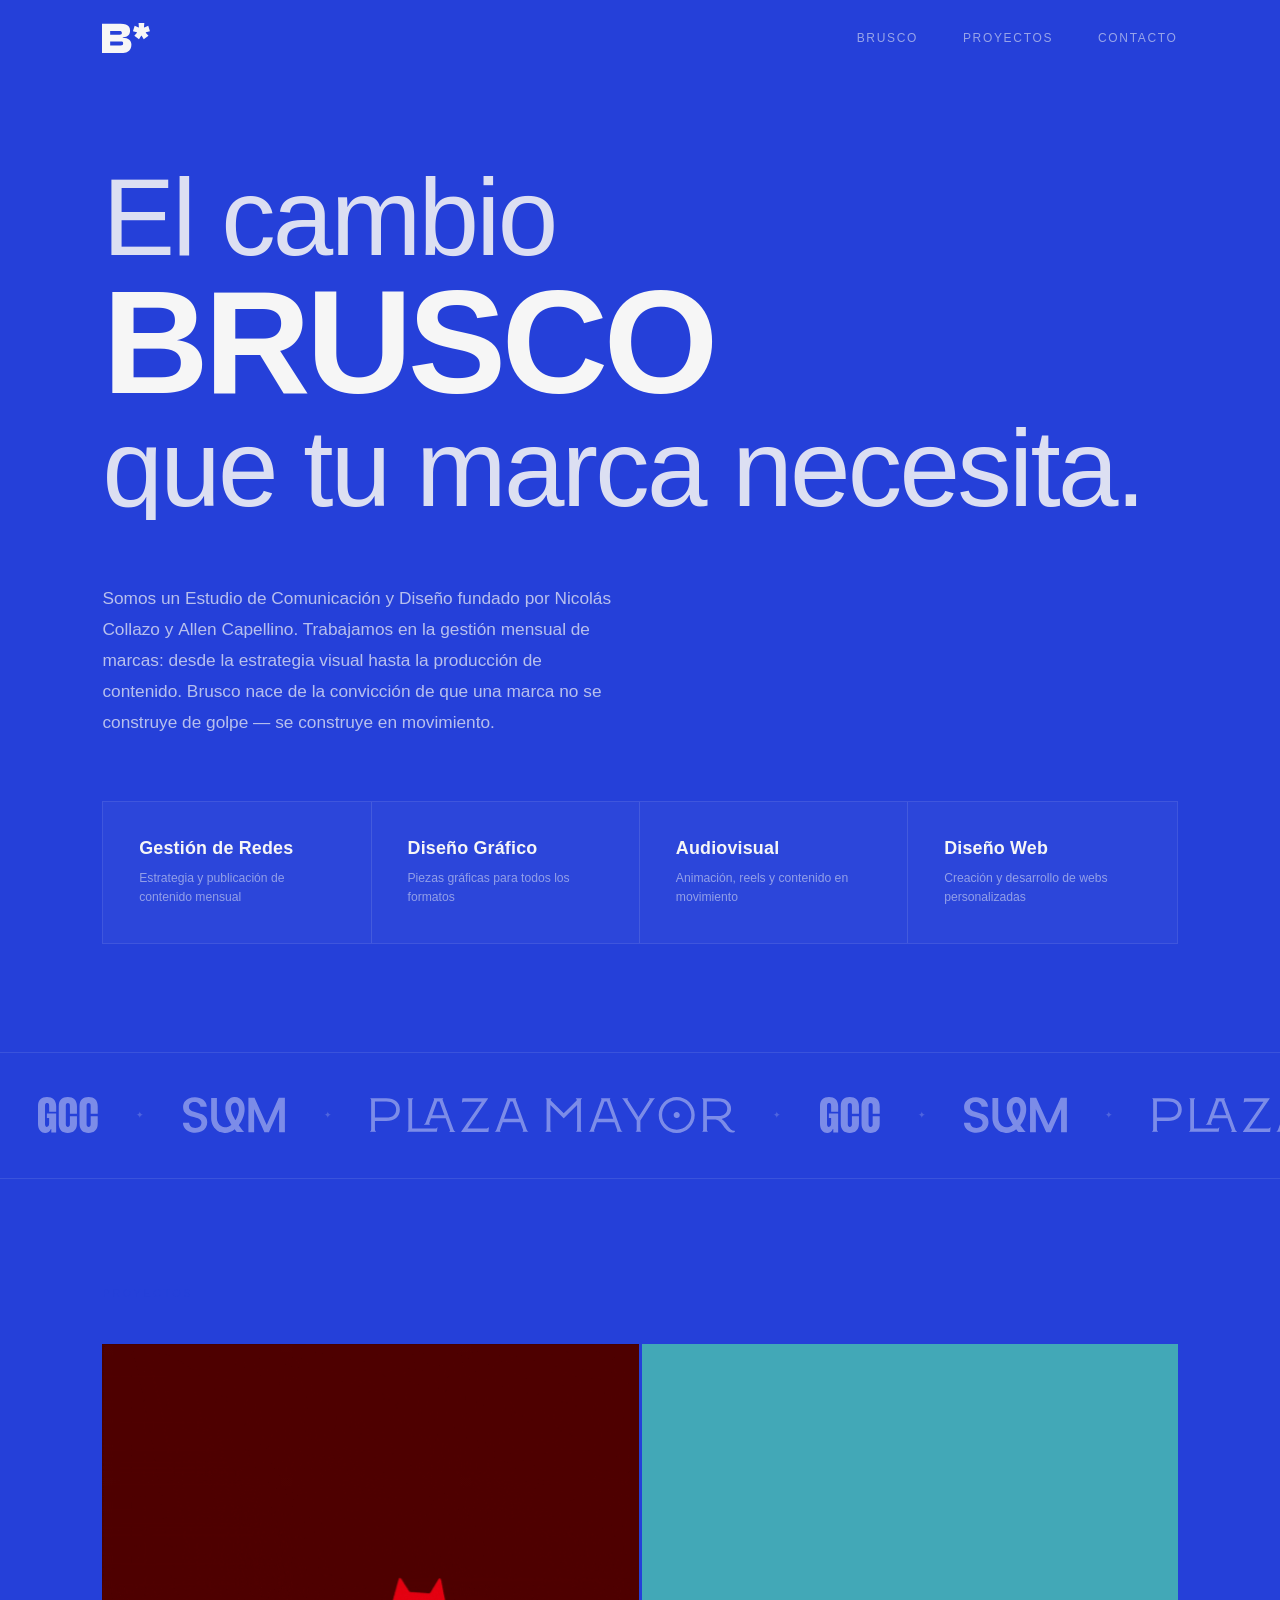
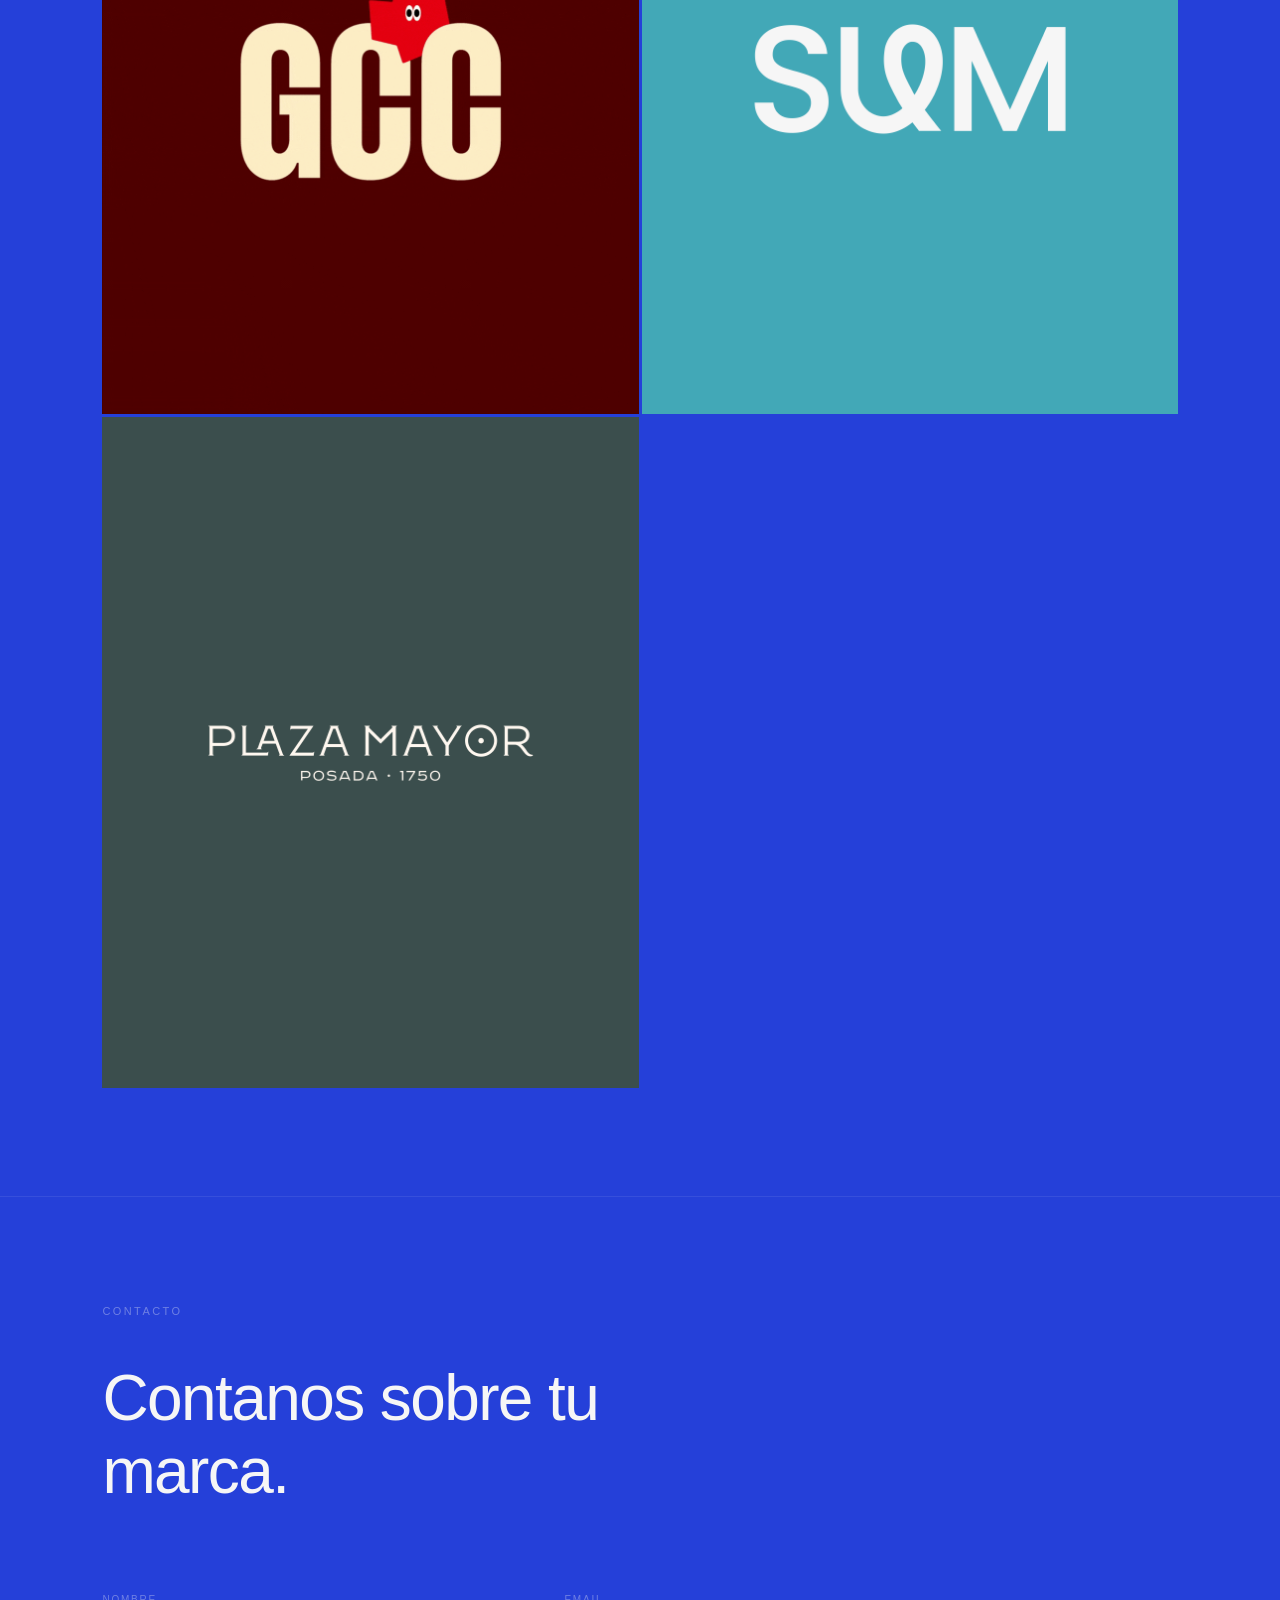
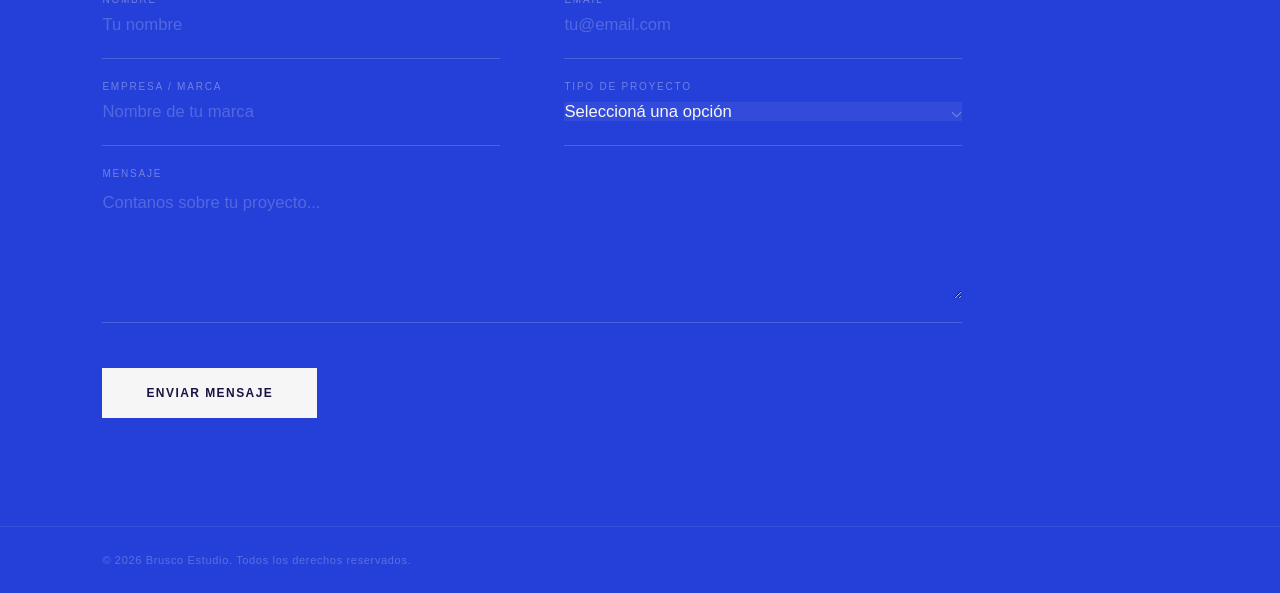
==== commit d70f34c9: "Actualiza index.html y agrega logo Plaza Mayor al marquee" ====
--- a/index.html
+++ b/index.html
@@ -196,13 +196,13 @@
                     <span class="marquee__sep">✦</span>
                     <div class="marquee__item"><img src="assets/sumlogo.svg" alt="Cliente"></div>
                     <span class="marquee__sep">✦</span>
+                    <div class="marquee__item"><img src="assets/plazamayor.svg" alt="Cliente"></div>
+                    <span class="marquee__sep">✦</span>
                     <div class="marquee__item"><img src="assets/gcclogo.svg" alt="Cliente"></div>
                     <span class="marquee__sep">✦</span>
                     <div class="marquee__item"><img src="assets/sumlogo.svg" alt="Cliente"></div>
                     <span class="marquee__sep">✦</span>
-                    <div class="marquee__item"><img src="assets/gcclogo.svg" alt="Cliente"></div>
-                    <span class="marquee__sep">✦</span>
-                    <div class="marquee__item"><img src="assets/sumlogo.svg" alt="Cliente"></div>
+                    <div class="marquee__item"><img src="assets/plazamayor.svg" alt="Cliente"></div>
                     <span class="marquee__sep">✦</span>
                 </div>
 
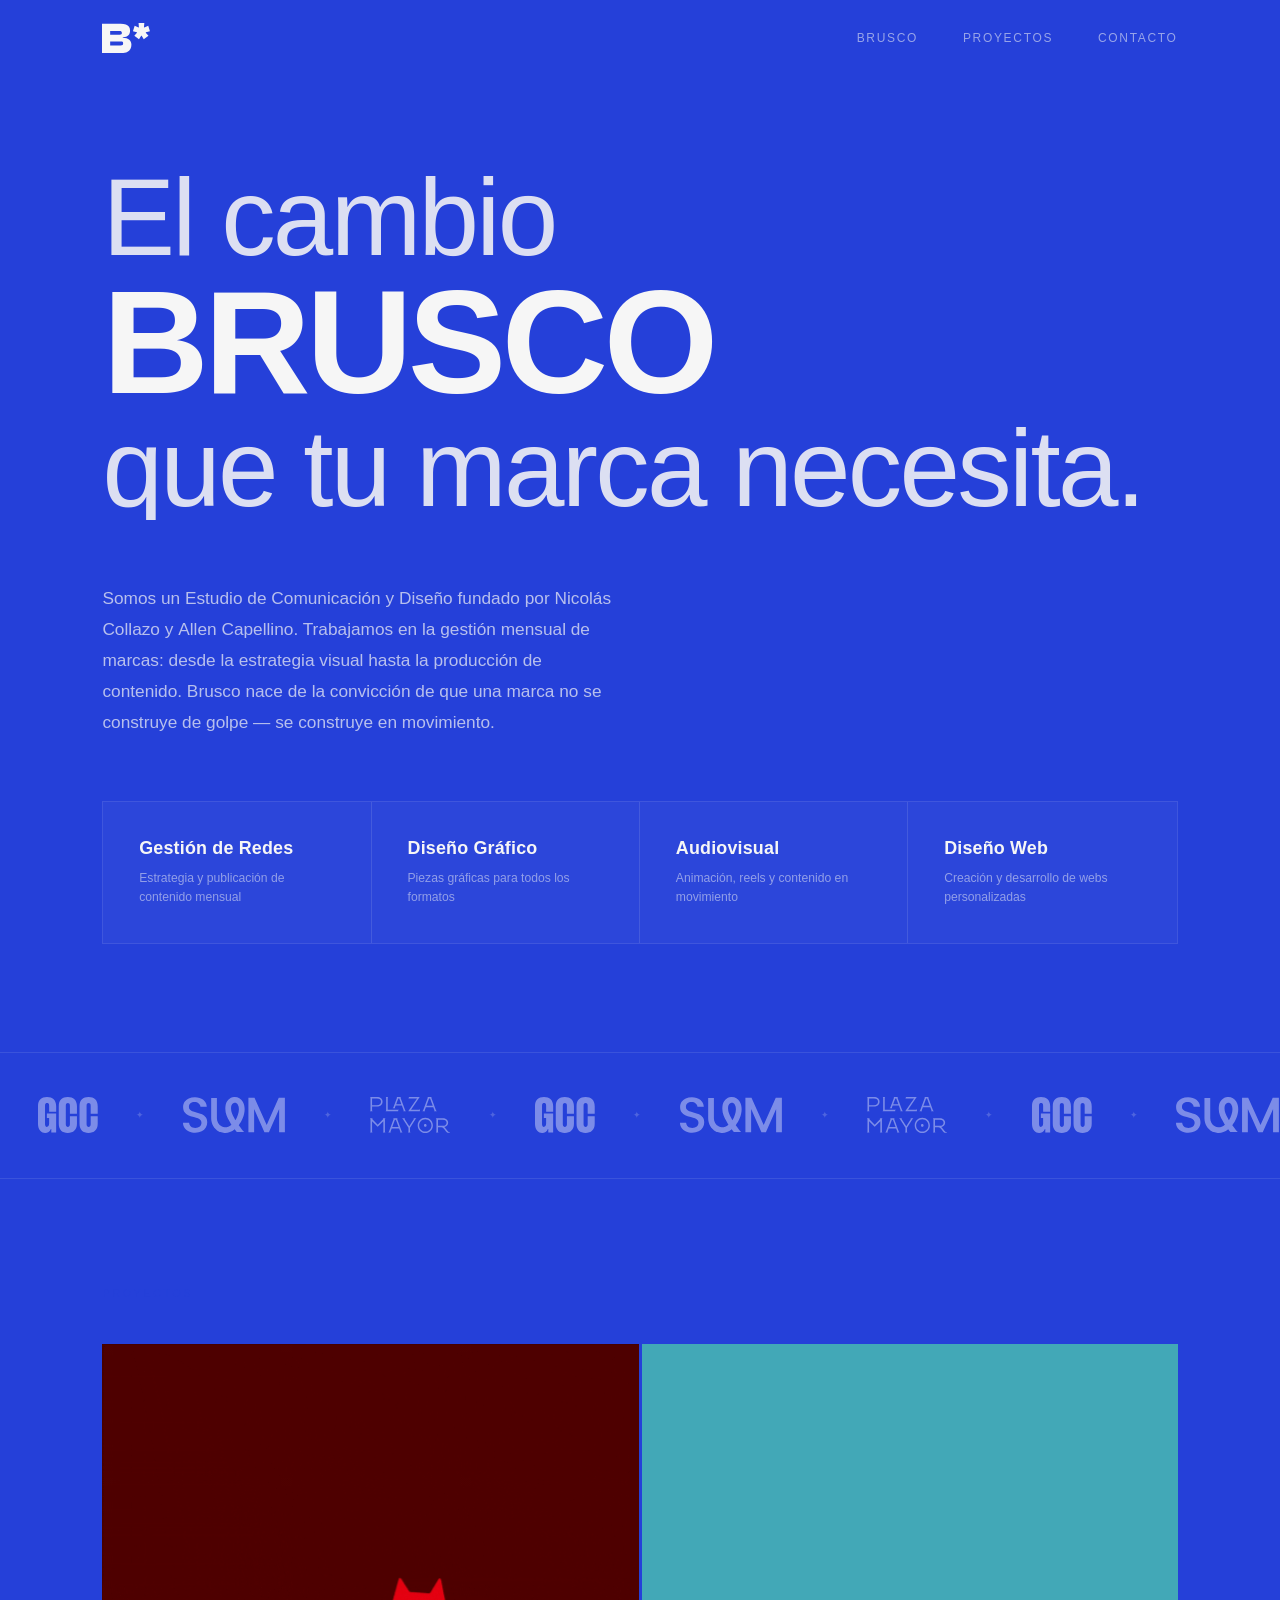
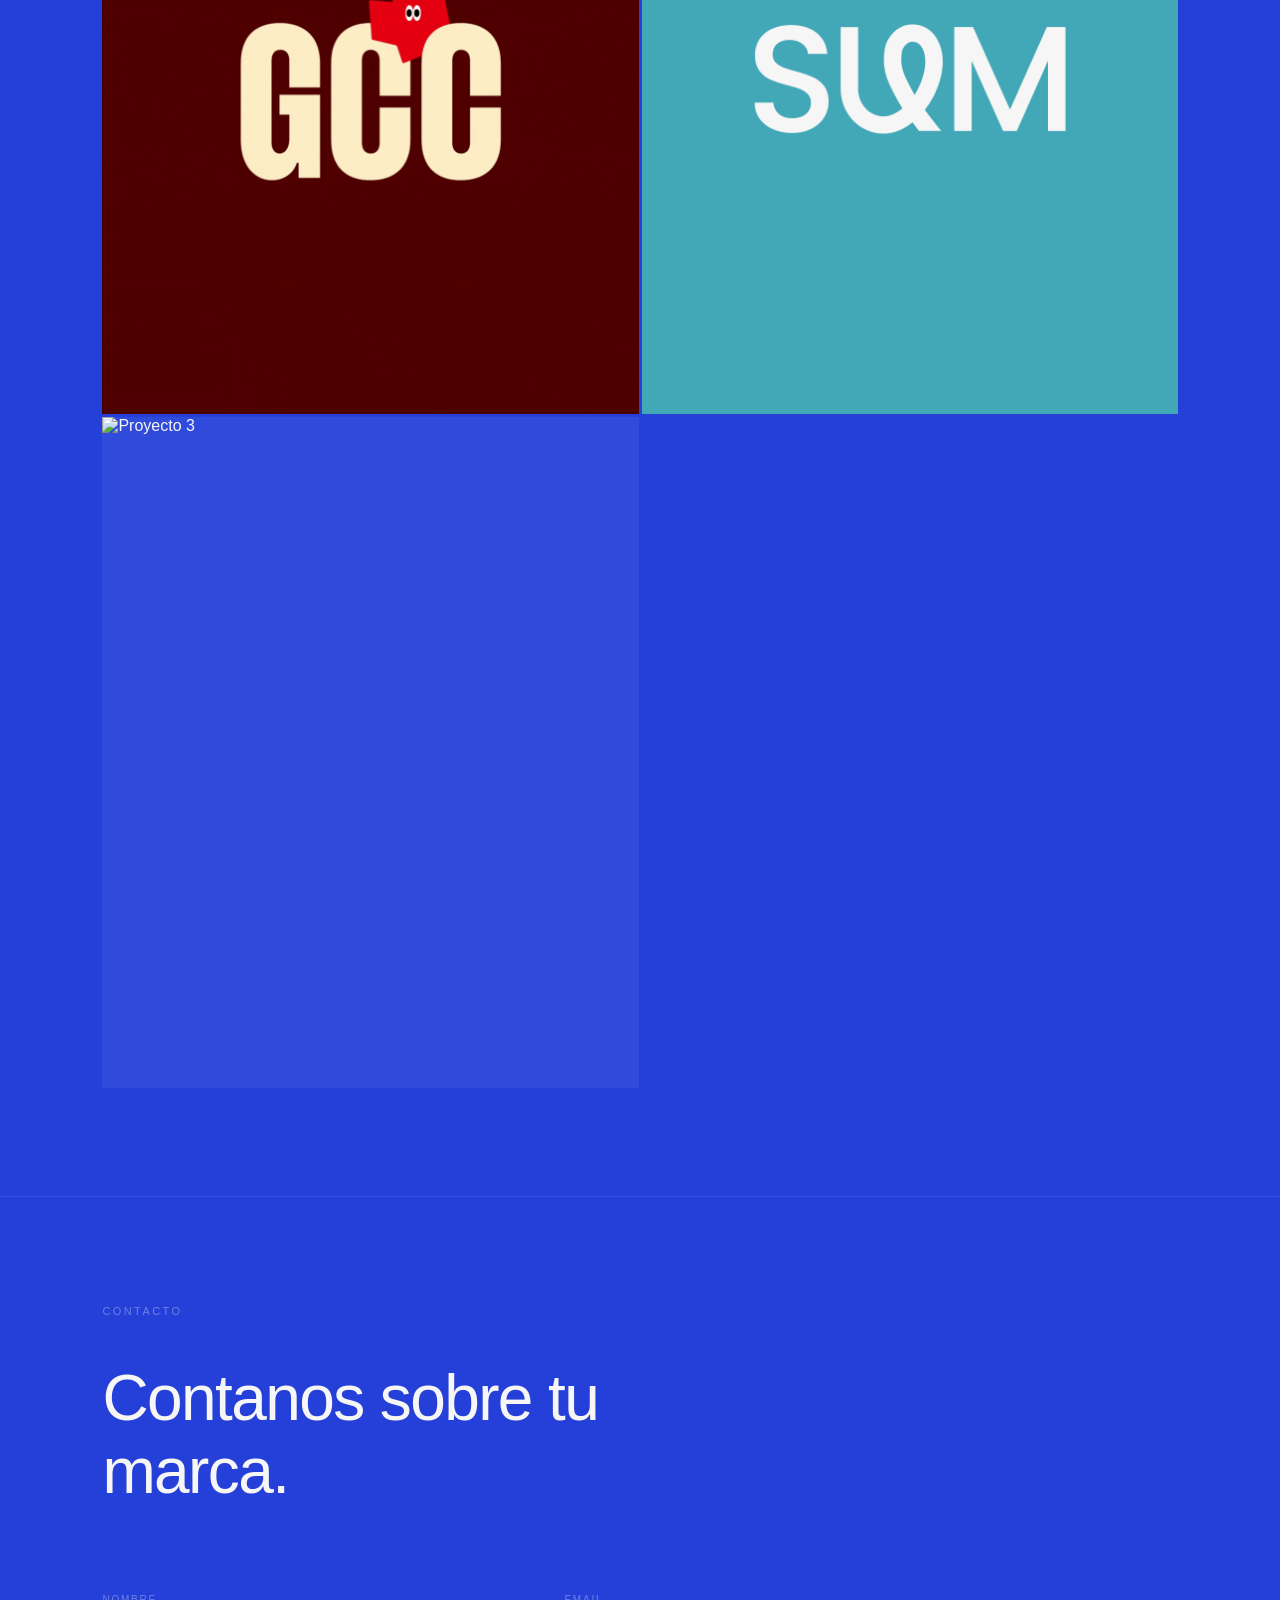
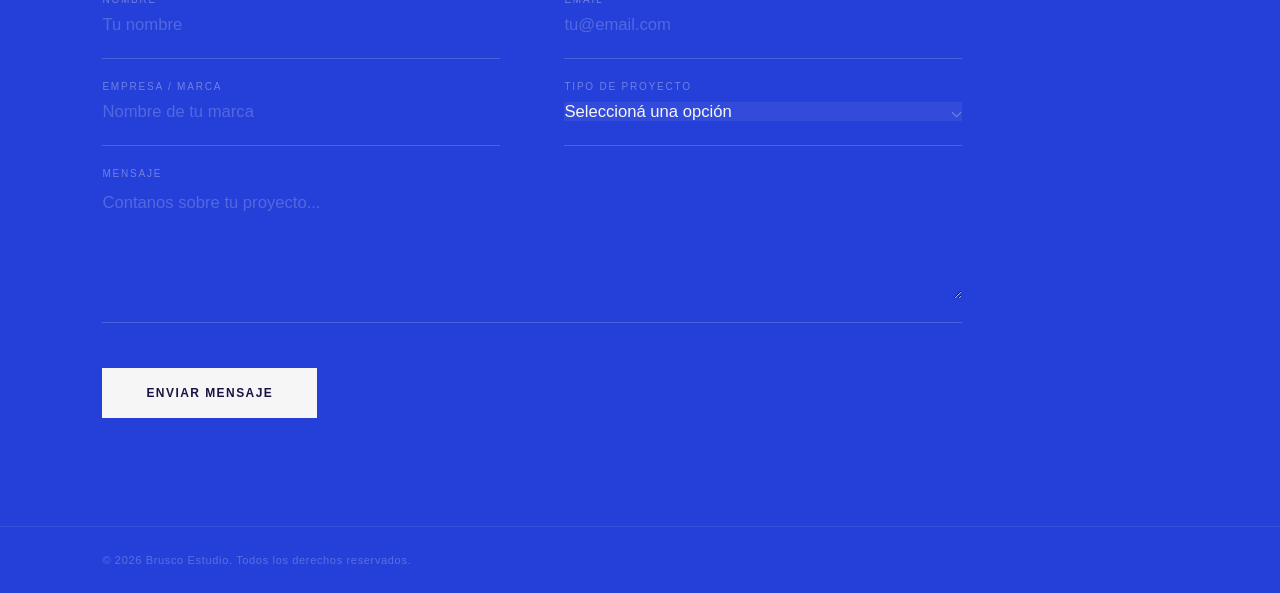
==== commit 379e9c4d: "Agrega proyecto Brusco Estudio con metadatos correctos" ====
--- a/index.html
+++ b/index.html
@@ -256,11 +256,11 @@
              
                 <!-- PROYECTO 3 — descomentar cuando esté listo-->
                 <article class="proyecto-card" style="--card-color: #6B4126">
-                    <a href="proyecto-plaza-mayor.html" class="proyecto-card__link">
+                    <a href="proyecto-brusco-estudio.html" class="proyecto-card__link">
                         <div class="proyecto-card__img-wrap">
-                            <img src="assets/plaza/portada-plaza.png" alt="Proyecto 3" class="proyecto-card__img" loading="lazy">
+                            <img src="assets/brusco/" alt="Proyecto 3" class="proyecto-card__img" loading="lazy">
                             <div class="proyecto-card__overlay">
-                                <span class="proyecto-card__nombre">Plaza Mayor</span>
+                                <span class="proyecto-card__nombre">Brusco Estudio</span>
                                 <span class="proyecto-card__tipo">Identidad Visual</span>
                             </div>
                         </div>
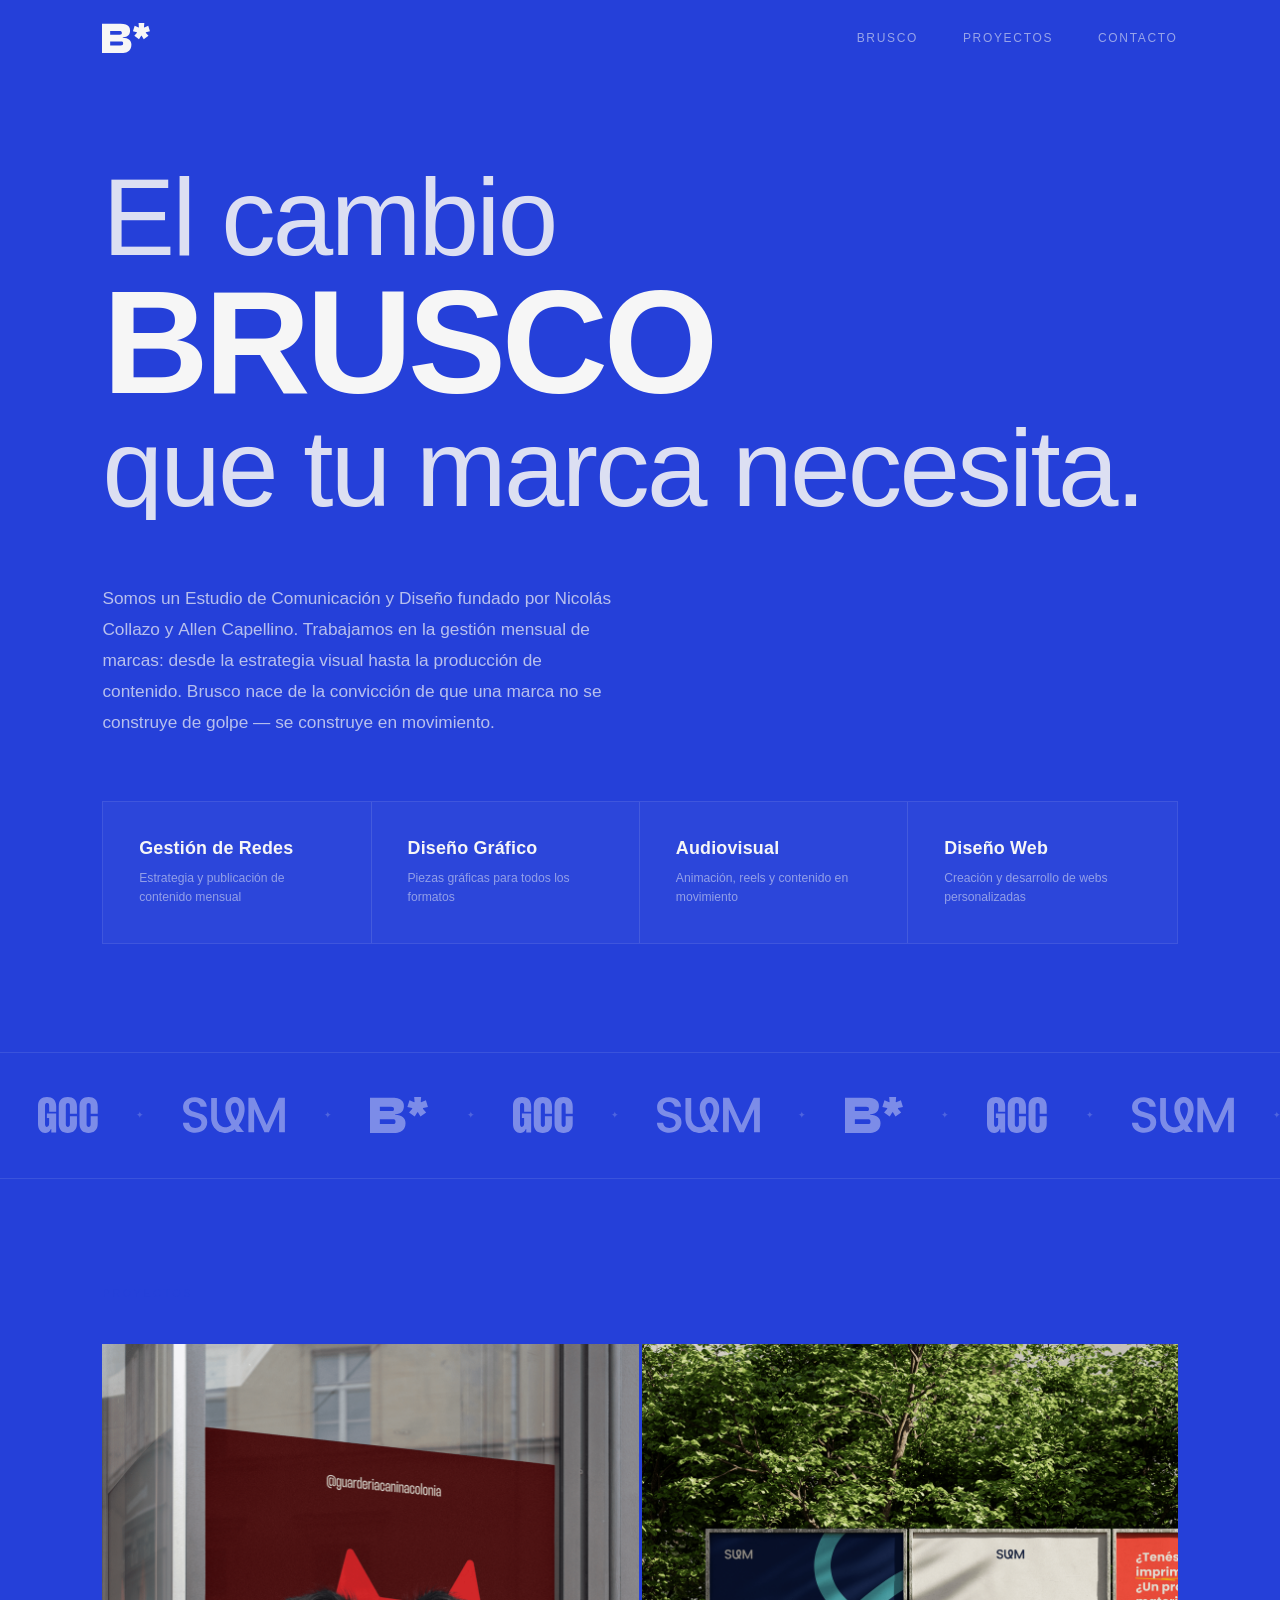
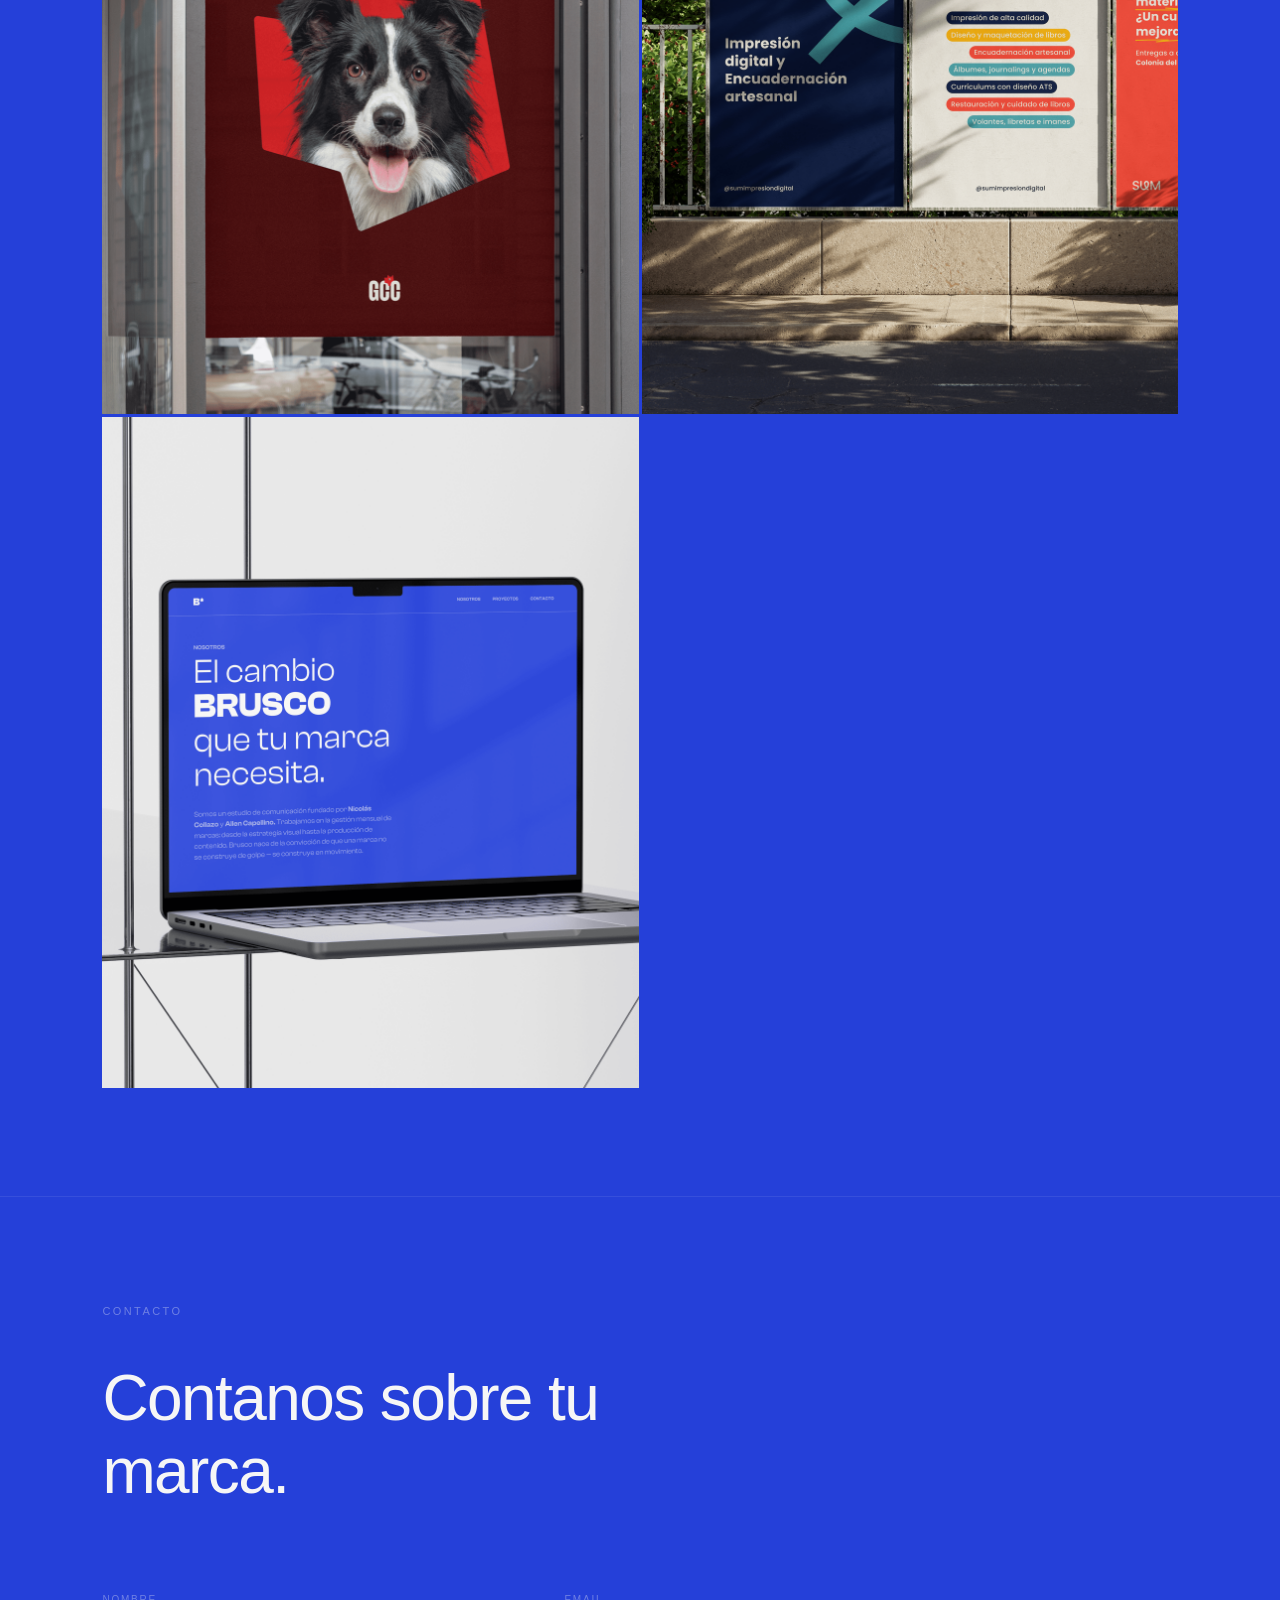
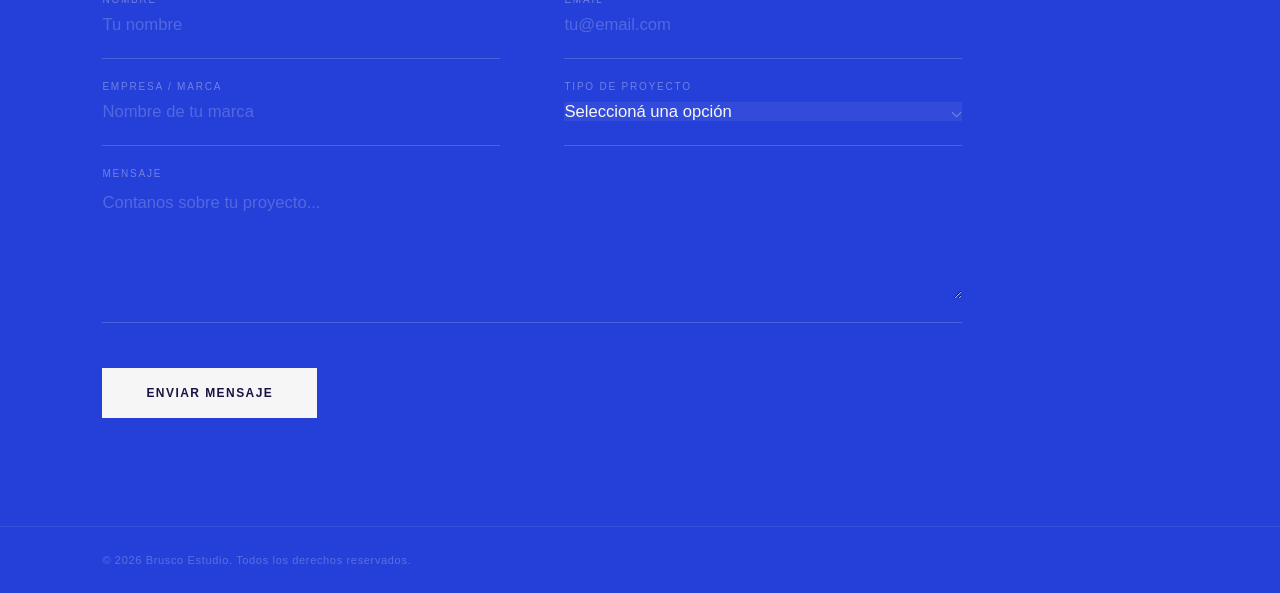
==== commit 59ffa0df: "Agrega galeria Brusco Estudio, nuevas portadas y logo" ====
--- a/index.html
+++ b/index.html
@@ -196,13 +196,13 @@
                     <span class="marquee__sep">✦</span>
                     <div class="marquee__item"><img src="assets/sumlogo.svg" alt="Cliente"></div>
                     <span class="marquee__sep">✦</span>
-                    <div class="marquee__item"><img src="assets/plazamayor.svg" alt="Cliente"></div>
+                    <div class="marquee__item"><img src="assets/bruscologo.svg" alt="Cliente"></div>
                     <span class="marquee__sep">✦</span>
                     <div class="marquee__item"><img src="assets/gcclogo.svg" alt="Cliente"></div>
                     <span class="marquee__sep">✦</span>
                     <div class="marquee__item"><img src="assets/sumlogo.svg" alt="Cliente"></div>
                     <span class="marquee__sep">✦</span>
-                    <div class="marquee__item"><img src="assets/plazamayor.svg" alt="Cliente"></div>
+                    <div class="marquee__item"><img src="assets/bruscologo.svg" alt="Cliente"></div>
                     <span class="marquee__sep">✦</span>
                 </div>
 
@@ -232,10 +232,10 @@
                     <a href="proyecto-guarderia-canina.html" class="proyecto-card__link">
                         <div class="proyecto-card__img-wrap">
                             <!-- Reemplazar src por la portada del proyecto -->
-                            <img src="assets/guarderia/portada.gif" alt="Guardería Canina" class="proyecto-card__img" loading="lazy">
+                            <img src="assets/guarderia/portadagcc.png" alt="Guardería Canina" class="proyecto-card__img" loading="lazy">
                             <div class="proyecto-card__overlay">
                                 <span class="proyecto-card__nombre">Guardería Canina Colonia</span>
-                                <span class="proyecto-card__tipo">Identidad Visual</span>
+                                <span class="proyecto-card__tipo">Branding</span>
                             </div>
                         </div>
                     </a>
@@ -245,10 +245,10 @@
                 <article class="proyecto-card" style="--card-color: #42A8B7">
                     <a href="proyecto-sum-impresion-digital.html" class="proyecto-card__link">
                         <div class="proyecto-card__img-wrap">
-                            <img src="assets/sum/portada.png" alt="Proyecto 2" class="proyecto-card__img" loading="lazy">
+                            <img src="assets/sum/portadasum.png" alt="Proyecto 2" class="proyecto-card__img" loading="lazy">
                             <div class="proyecto-card__overlay">
                                 <span class="proyecto-card__nombre">Sum Impresión Digital</span>
-                                <span class="proyecto-card__tipo">Identidad Visual</span>
+                                <span class="proyecto-card__tipo">Branding</span>
                             </div>
                         </div>
                     </a>
@@ -258,10 +258,10 @@
                 <article class="proyecto-card" style="--card-color: #6B4126">
                     <a href="proyecto-brusco-estudio.html" class="proyecto-card__link">
                         <div class="proyecto-card__img-wrap">
-                            <img src="assets/brusco/" alt="Proyecto 3" class="proyecto-card__img" loading="lazy">
+                            <img src="assets/brusco/portadabrusco.png" alt="Proyecto 3" class="proyecto-card__img" loading="lazy">
                             <div class="proyecto-card__overlay">
                                 <span class="proyecto-card__nombre">Brusco Estudio</span>
-                                <span class="proyecto-card__tipo">Identidad Visual</span>
+                                <span class="proyecto-card__tipo">Branding y Diseño Web</span>
                             </div>
                         </div>
                     </a>
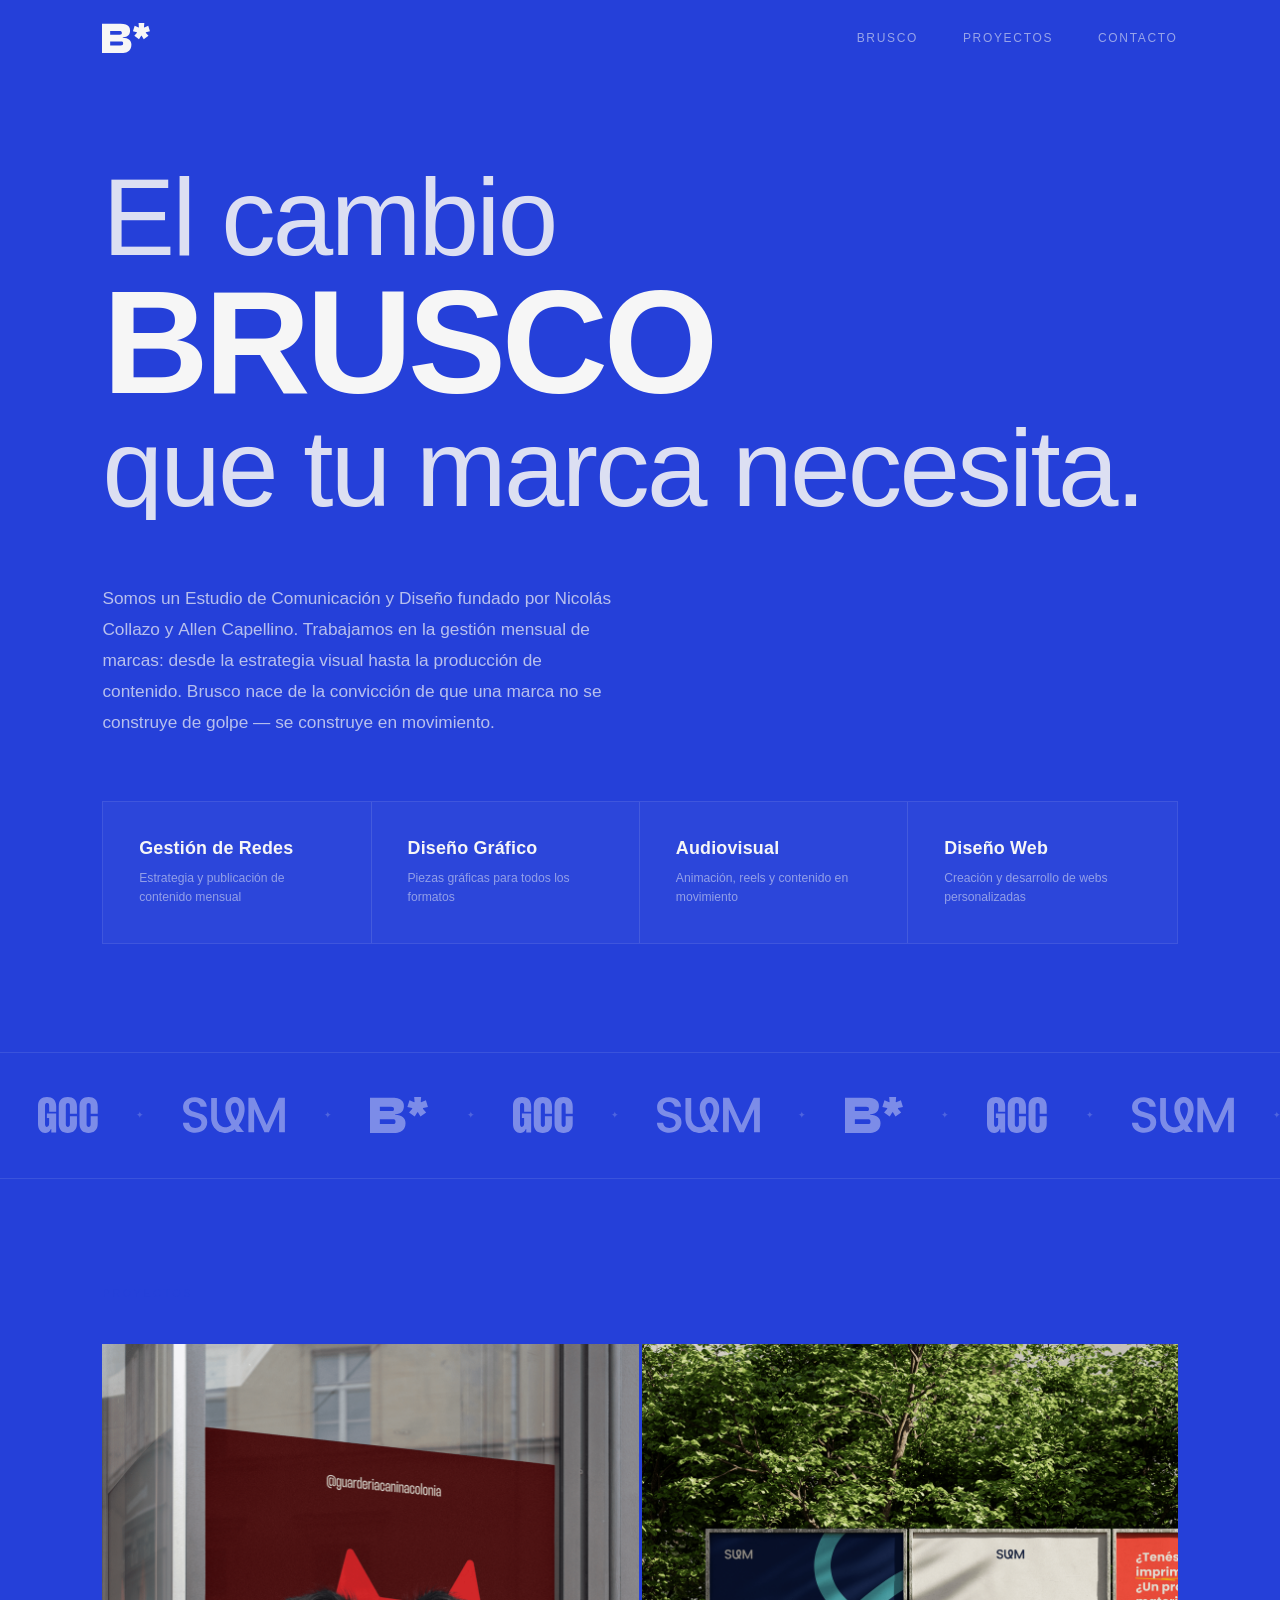
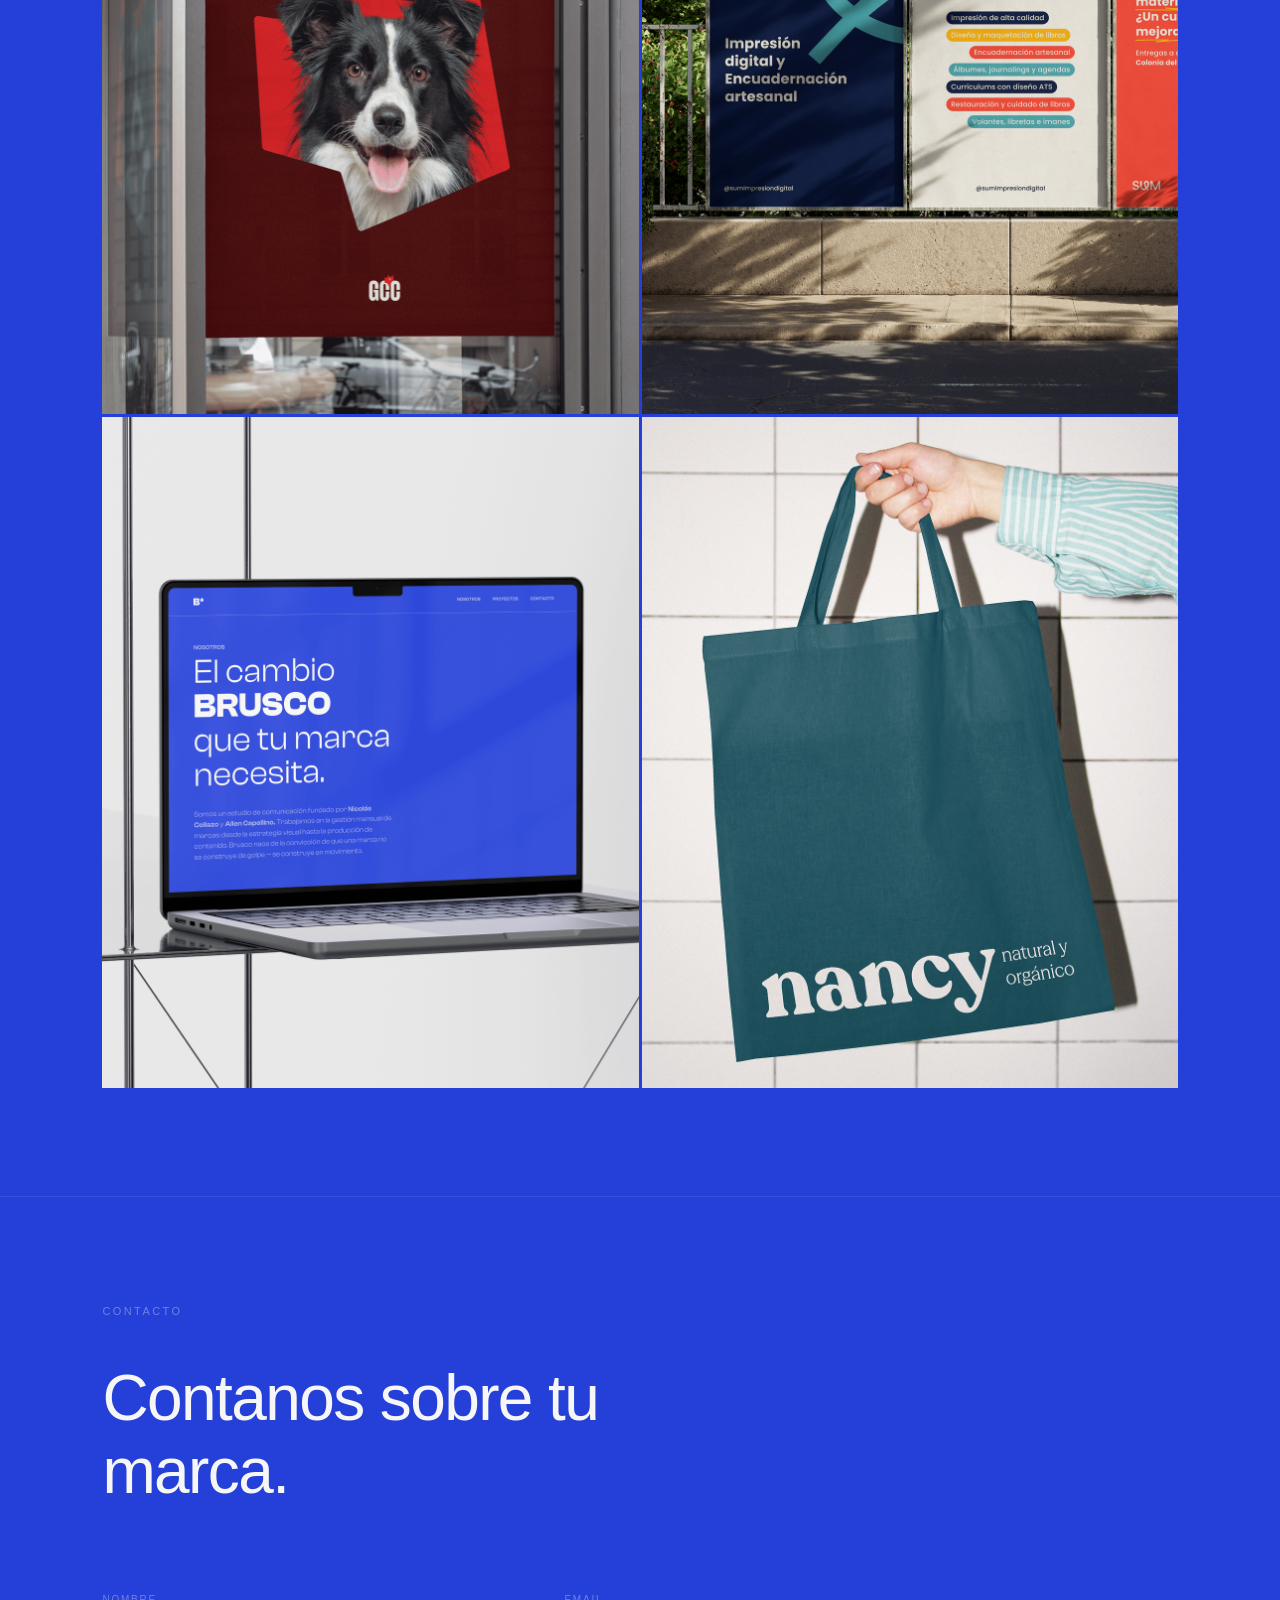
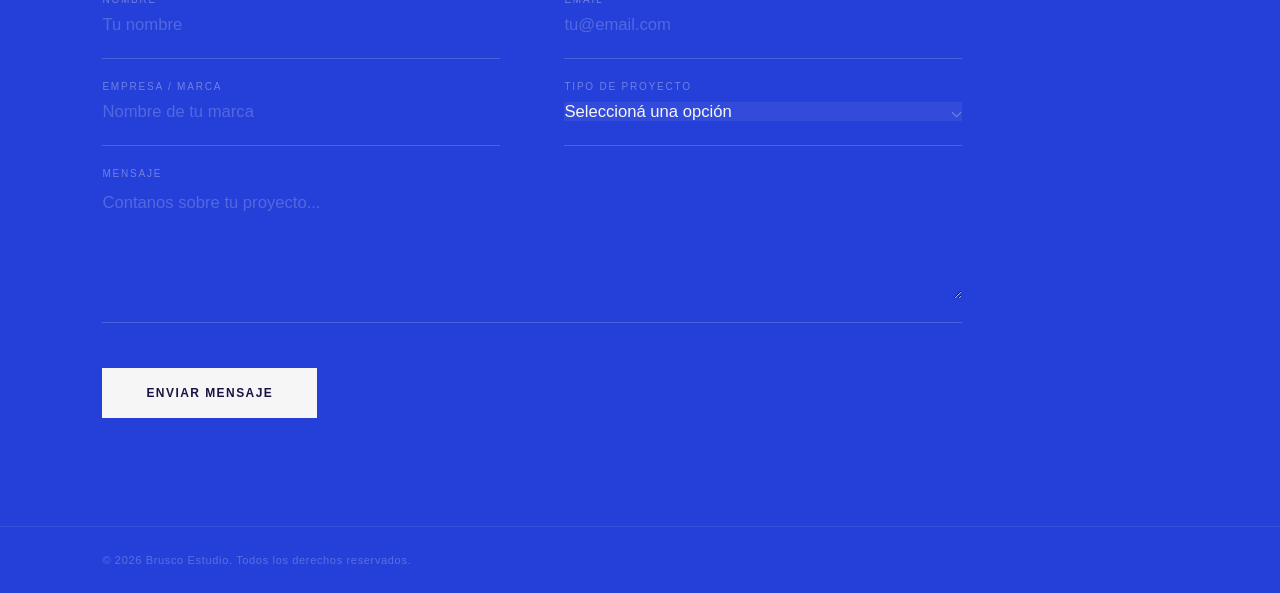
==== commit d00a921d: "Agregar proyecto Nancy — página, imágenes y sitemap" ====
--- a/index.html
+++ b/index.html
@@ -235,7 +235,7 @@
                             <img src="assets/guarderia/portadagcc.png" alt="Guardería Canina" class="proyecto-card__img" loading="lazy">
                             <div class="proyecto-card__overlay">
                                 <span class="proyecto-card__nombre">Guardería Canina Colonia</span>
-                                <span class="proyecto-card__tipo">Branding</span>
+                                <span class="proyecto-card__tipo">Branding y Social Media</span>
                             </div>
                         </div>
                     </a>
@@ -248,20 +248,33 @@
                             <img src="assets/sum/portadasum.png" alt="Proyecto 2" class="proyecto-card__img" loading="lazy">
                             <div class="proyecto-card__overlay">
                                 <span class="proyecto-card__nombre">Sum Impresión Digital</span>
-                                <span class="proyecto-card__tipo">Branding</span>
+                                <span class="proyecto-card__tipo">Branding y Social Media</span>
                             </div>
                         </div>
                     </a>
                 </article>
              
                 <!-- PROYECTO 3 — descomentar cuando esté listo-->
-                <article class="proyecto-card" style="--card-color: #6B4126">
+                <article class="proyecto-card" style="--card-color: #2540D9">
                     <a href="proyecto-brusco-estudio.html" class="proyecto-card__link">
                         <div class="proyecto-card__img-wrap">
                             <img src="assets/brusco/portadabrusco.png" alt="Proyecto 3" class="proyecto-card__img" loading="lazy">
                             <div class="proyecto-card__overlay">
                                 <span class="proyecto-card__nombre">Brusco Estudio</span>
                                 <span class="proyecto-card__tipo">Branding y Diseño Web</span>
+                            </div>
+                        </div>
+                    </a>
+                </article>
+
+                <!-- PROYECTO 4 — descomentar cuando esté listo-->
+                <article class="proyecto-card" style="--card-color: #003E4E">
+                    <a href="proyecto-nancy.html" class="proyecto-card__link">
+                        <div class="proyecto-card__img-wrap">
+                            <img src="assets/nancy/nancyportada.png" alt="Proyecto 4" class="proyecto-card__img" loading="lazy">
+                            <div class="proyecto-card__overlay">
+                                <span class="proyecto-card__nombre">Nancy</span>
+                                <span class="proyecto-card__tipo">Branding</span>
                             </div>
                         </div>
                     </a>
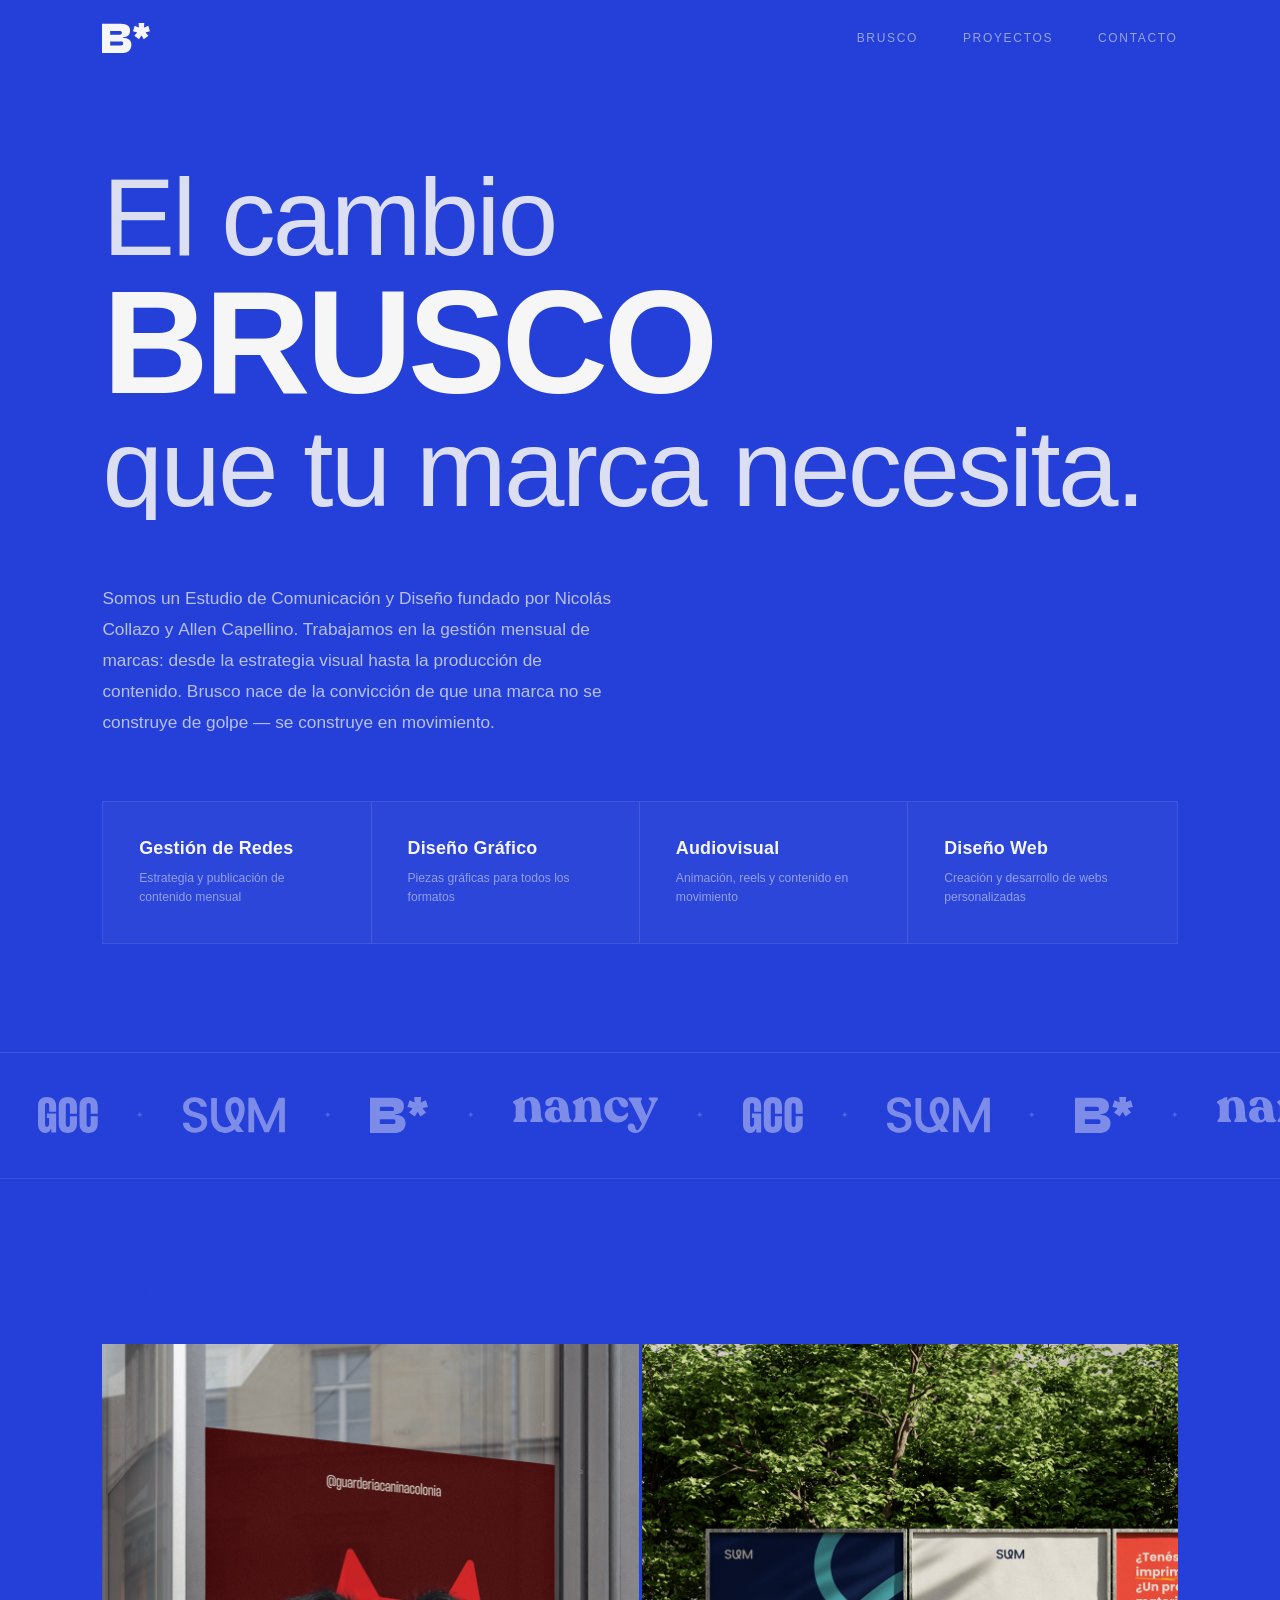
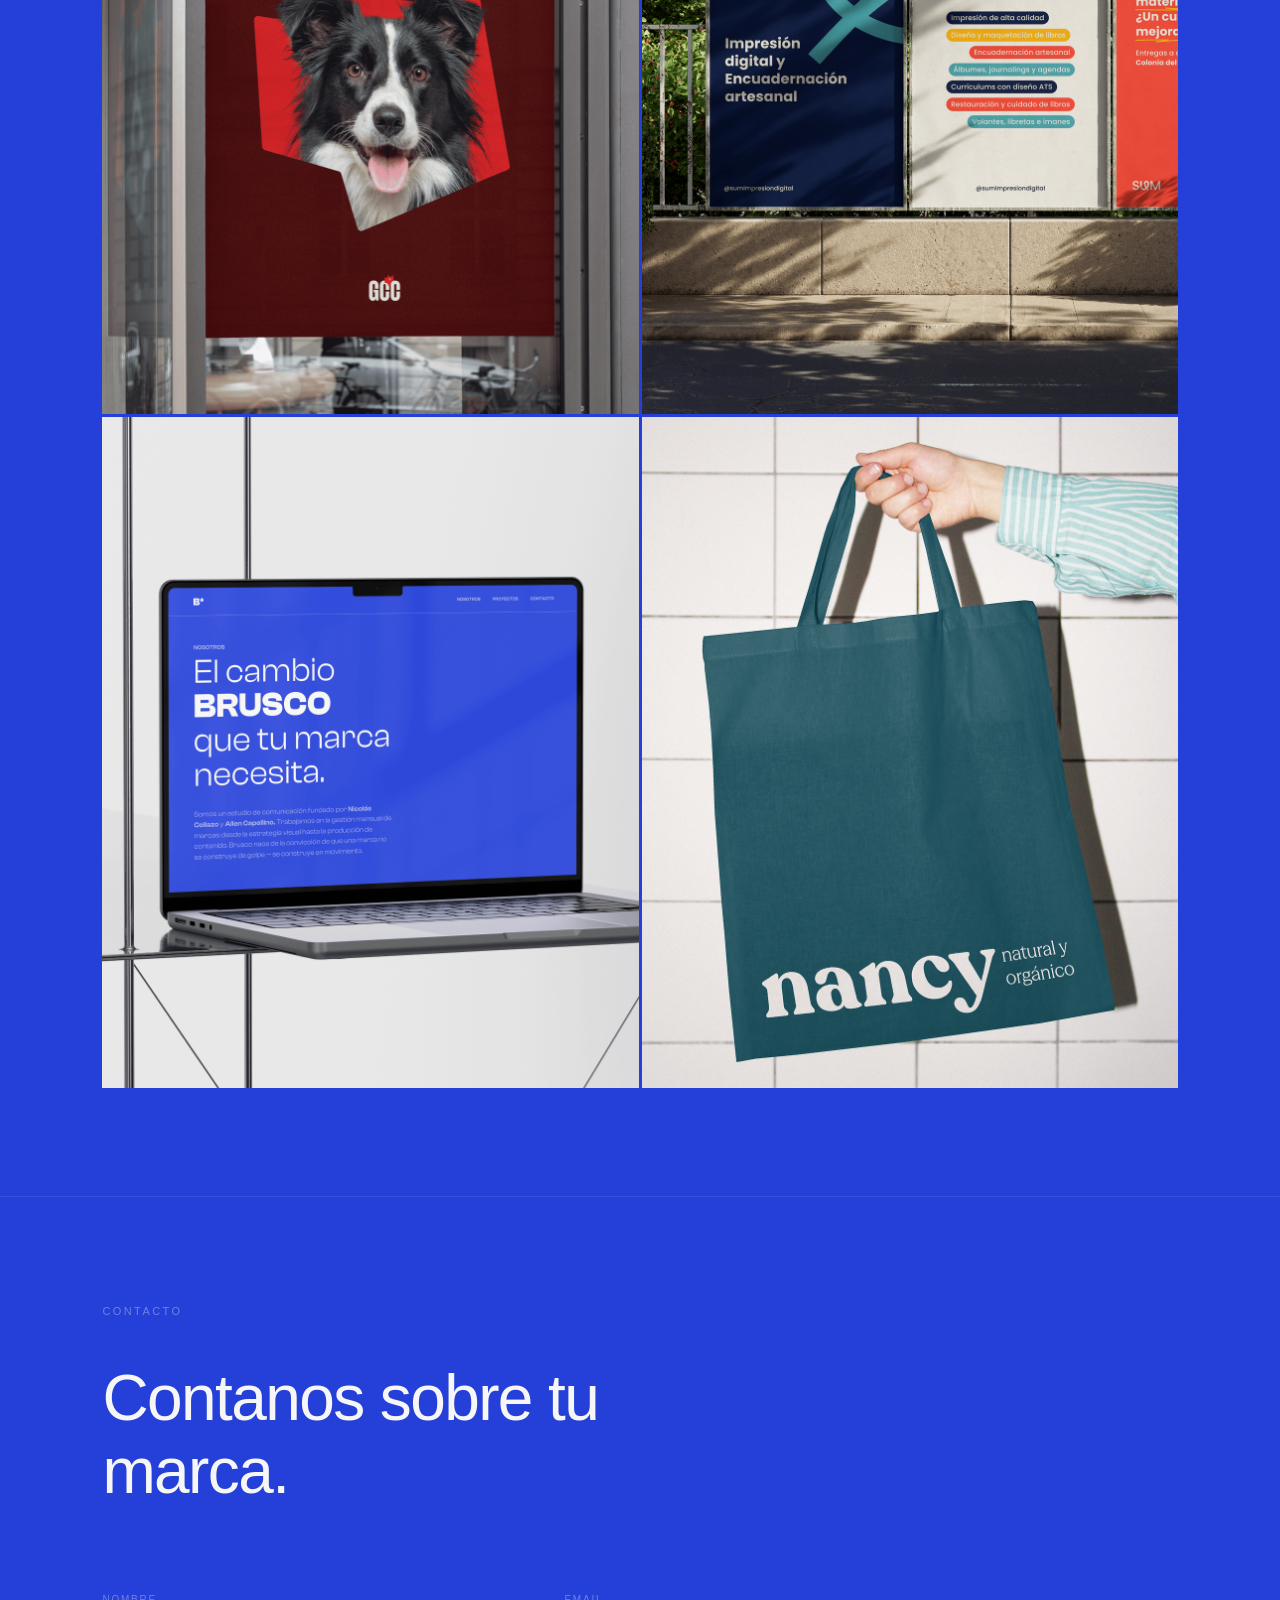
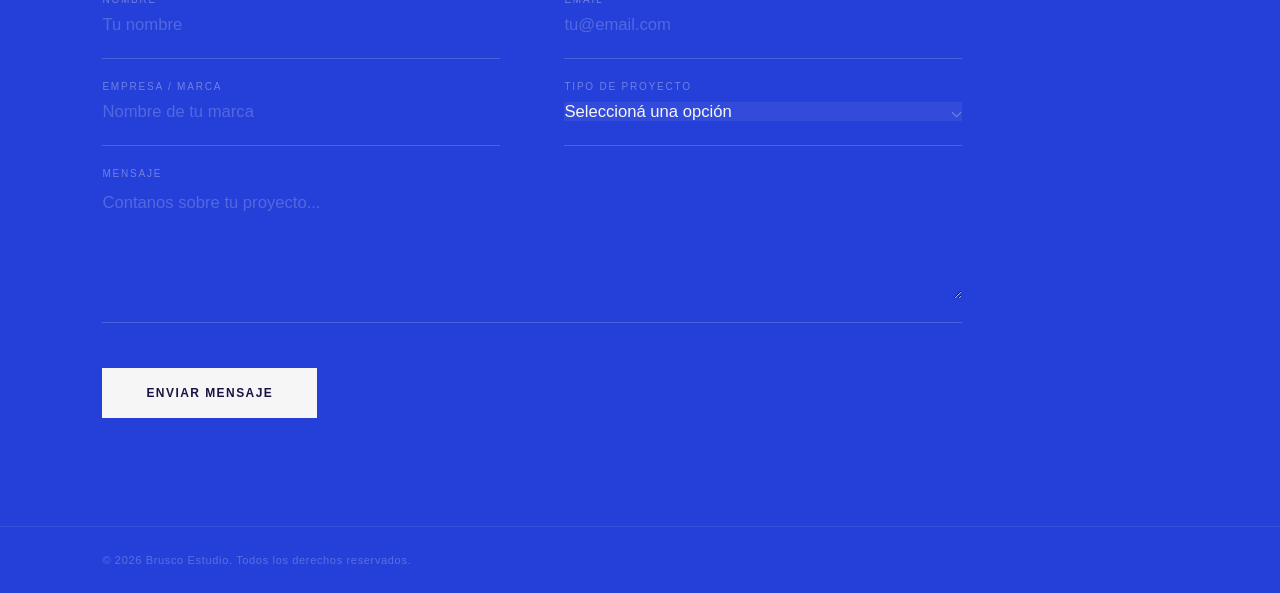
==== commit dc7d6f5b: "Agregar logo Nancy al marquee y actualizar index" ====
--- a/index.html
+++ b/index.html
@@ -198,11 +198,15 @@
                     <span class="marquee__sep">✦</span>
                     <div class="marquee__item"><img src="assets/bruscologo.svg" alt="Cliente"></div>
                     <span class="marquee__sep">✦</span>
+                    <div class="marquee__item"><img src="assets/nancylogo.svg" alt="Cliente"></div>
+                    <span class="marquee__sep">✦</span>
                     <div class="marquee__item"><img src="assets/gcclogo.svg" alt="Cliente"></div>
                     <span class="marquee__sep">✦</span>
                     <div class="marquee__item"><img src="assets/sumlogo.svg" alt="Cliente"></div>
                     <span class="marquee__sep">✦</span>
                     <div class="marquee__item"><img src="assets/bruscologo.svg" alt="Cliente"></div>
+                    <span class="marquee__sep">✦</span>
+                    <div class="marquee__item"><img src="assets/nancylogo.svg" alt="Cliente"></div>
                     <span class="marquee__sep">✦</span>
                 </div>
 
